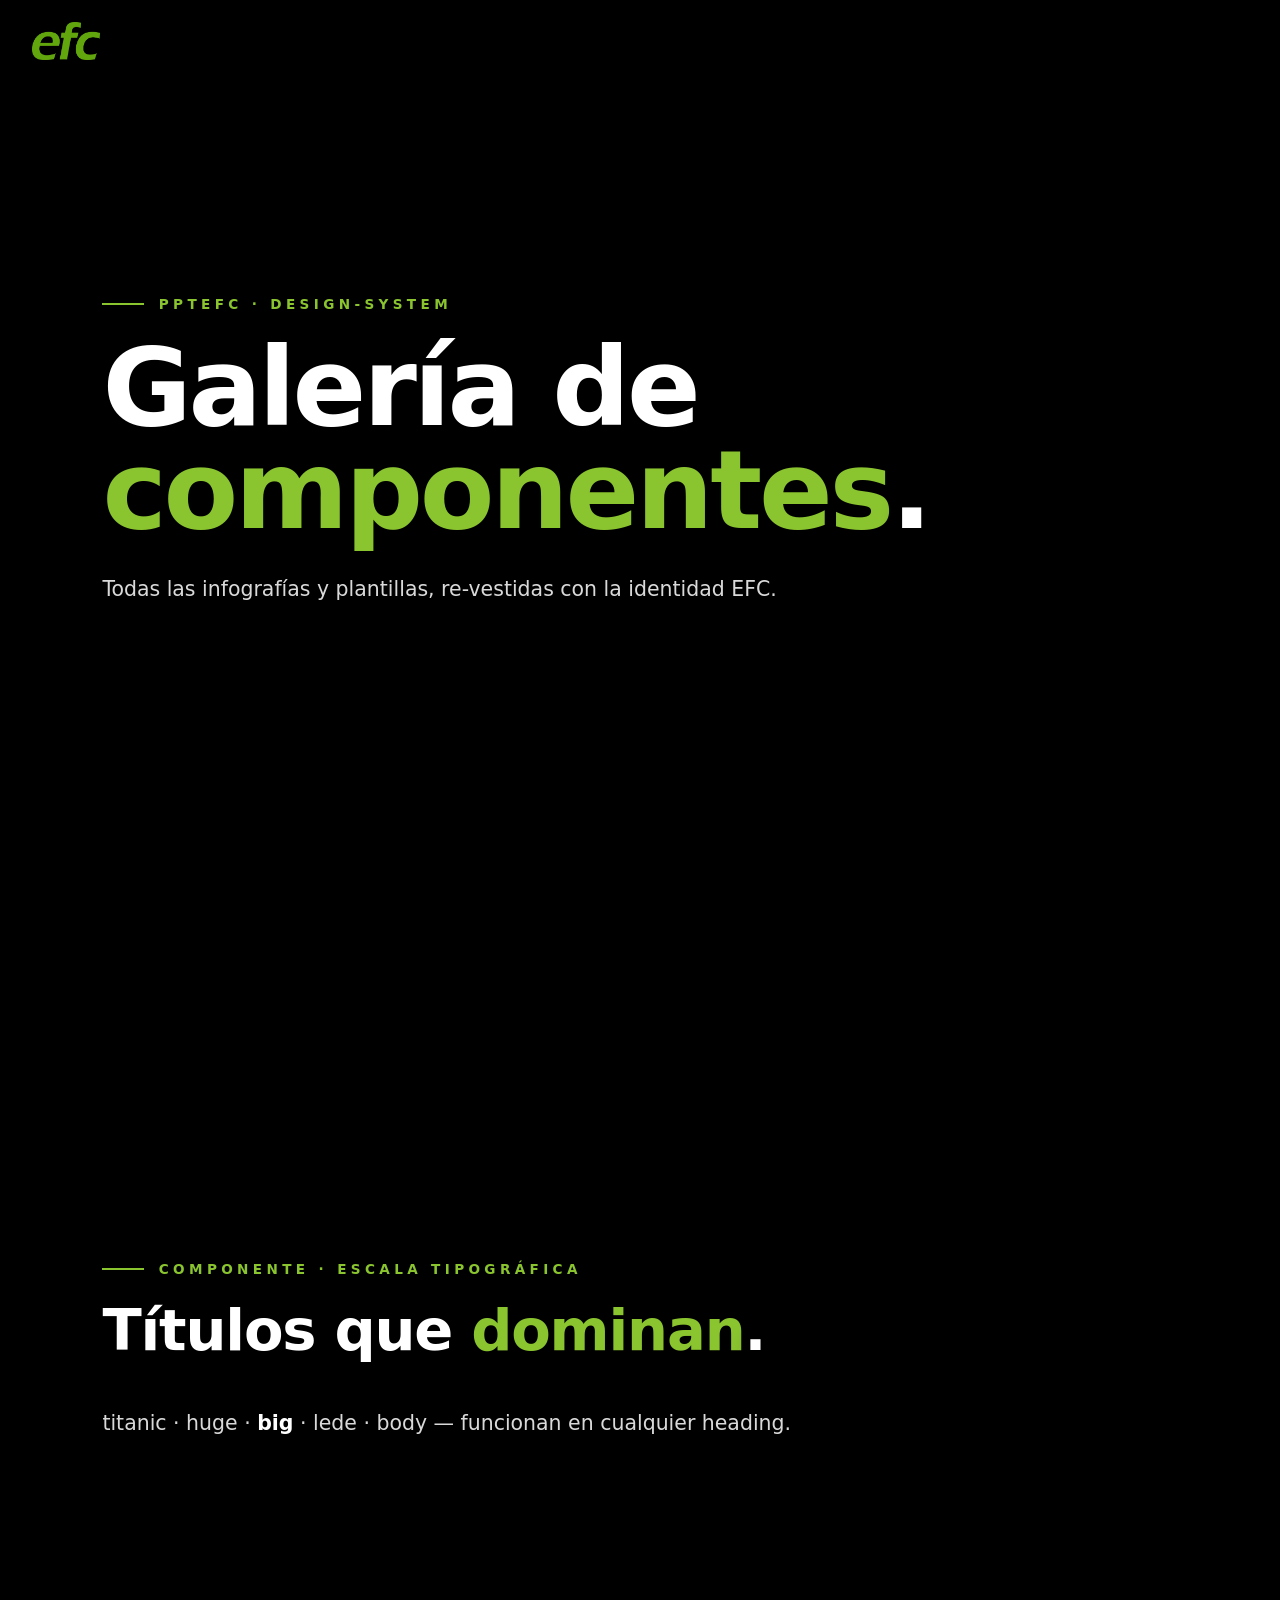
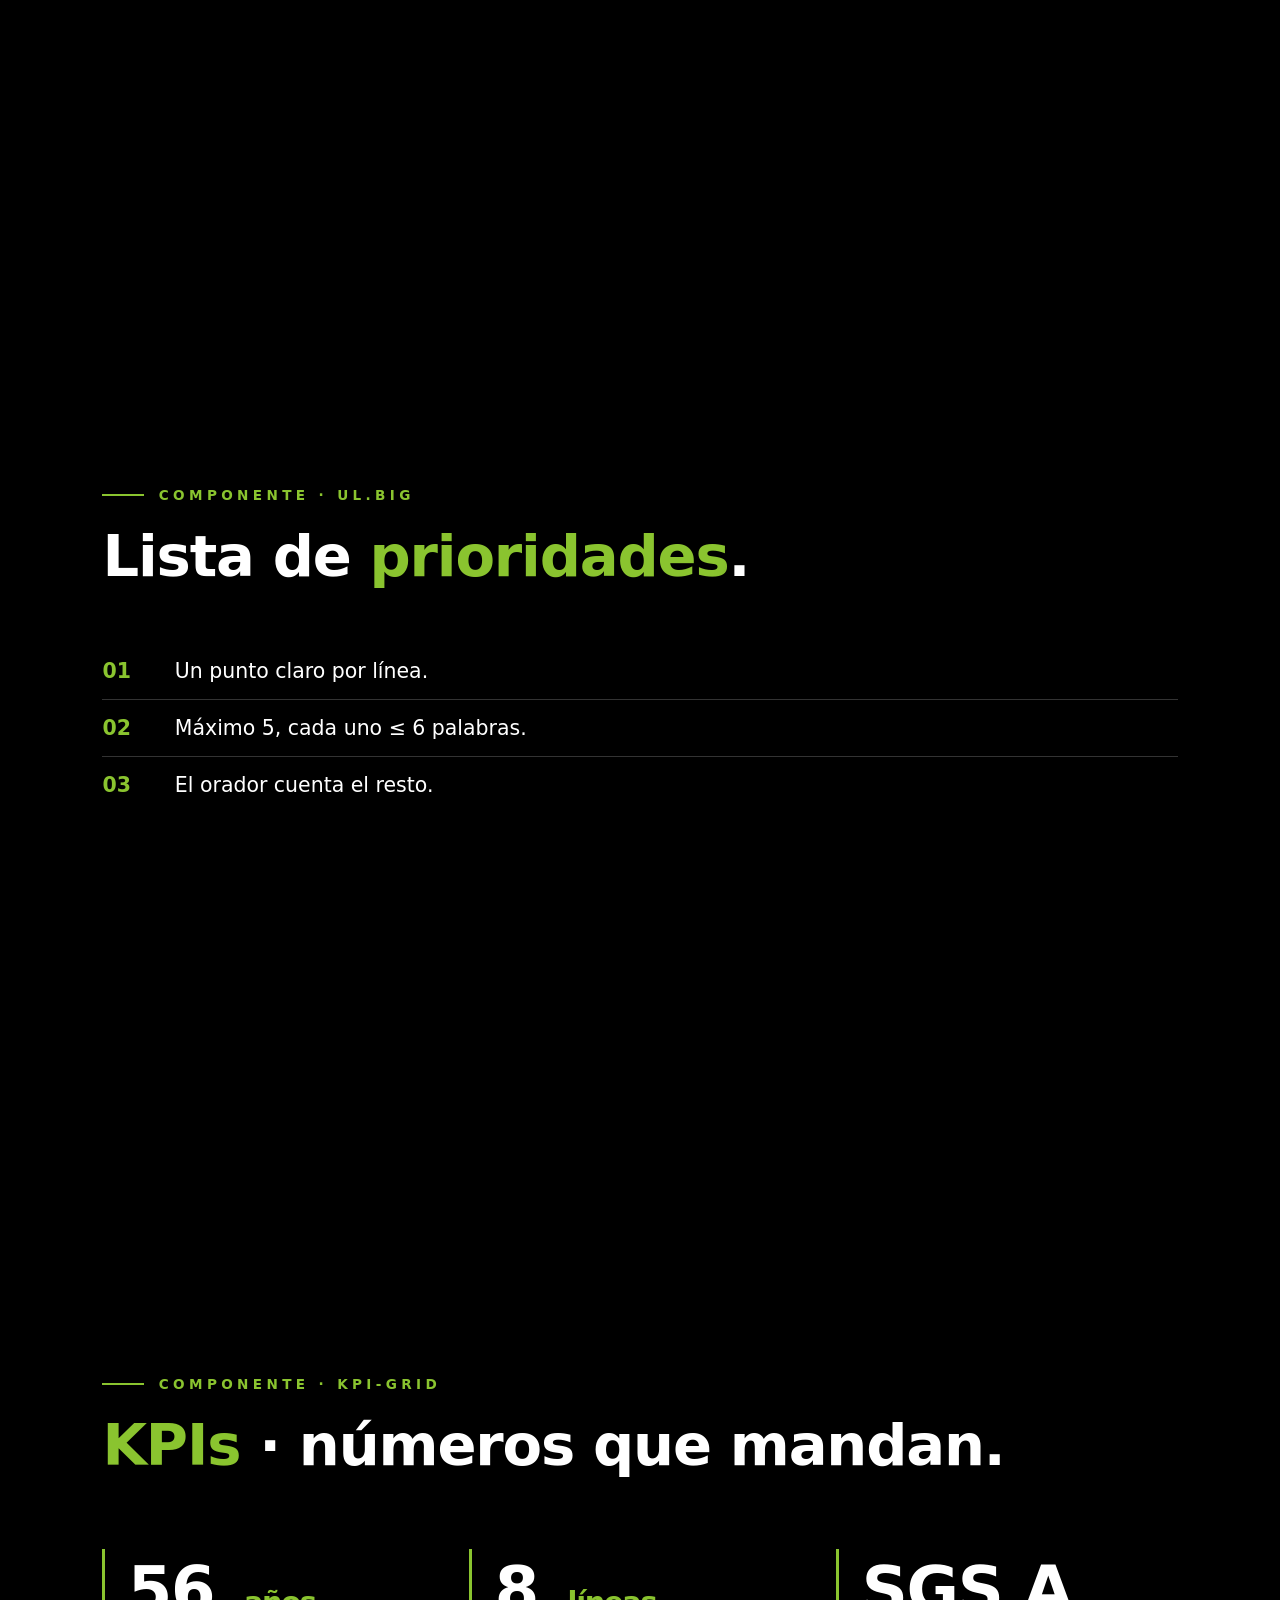
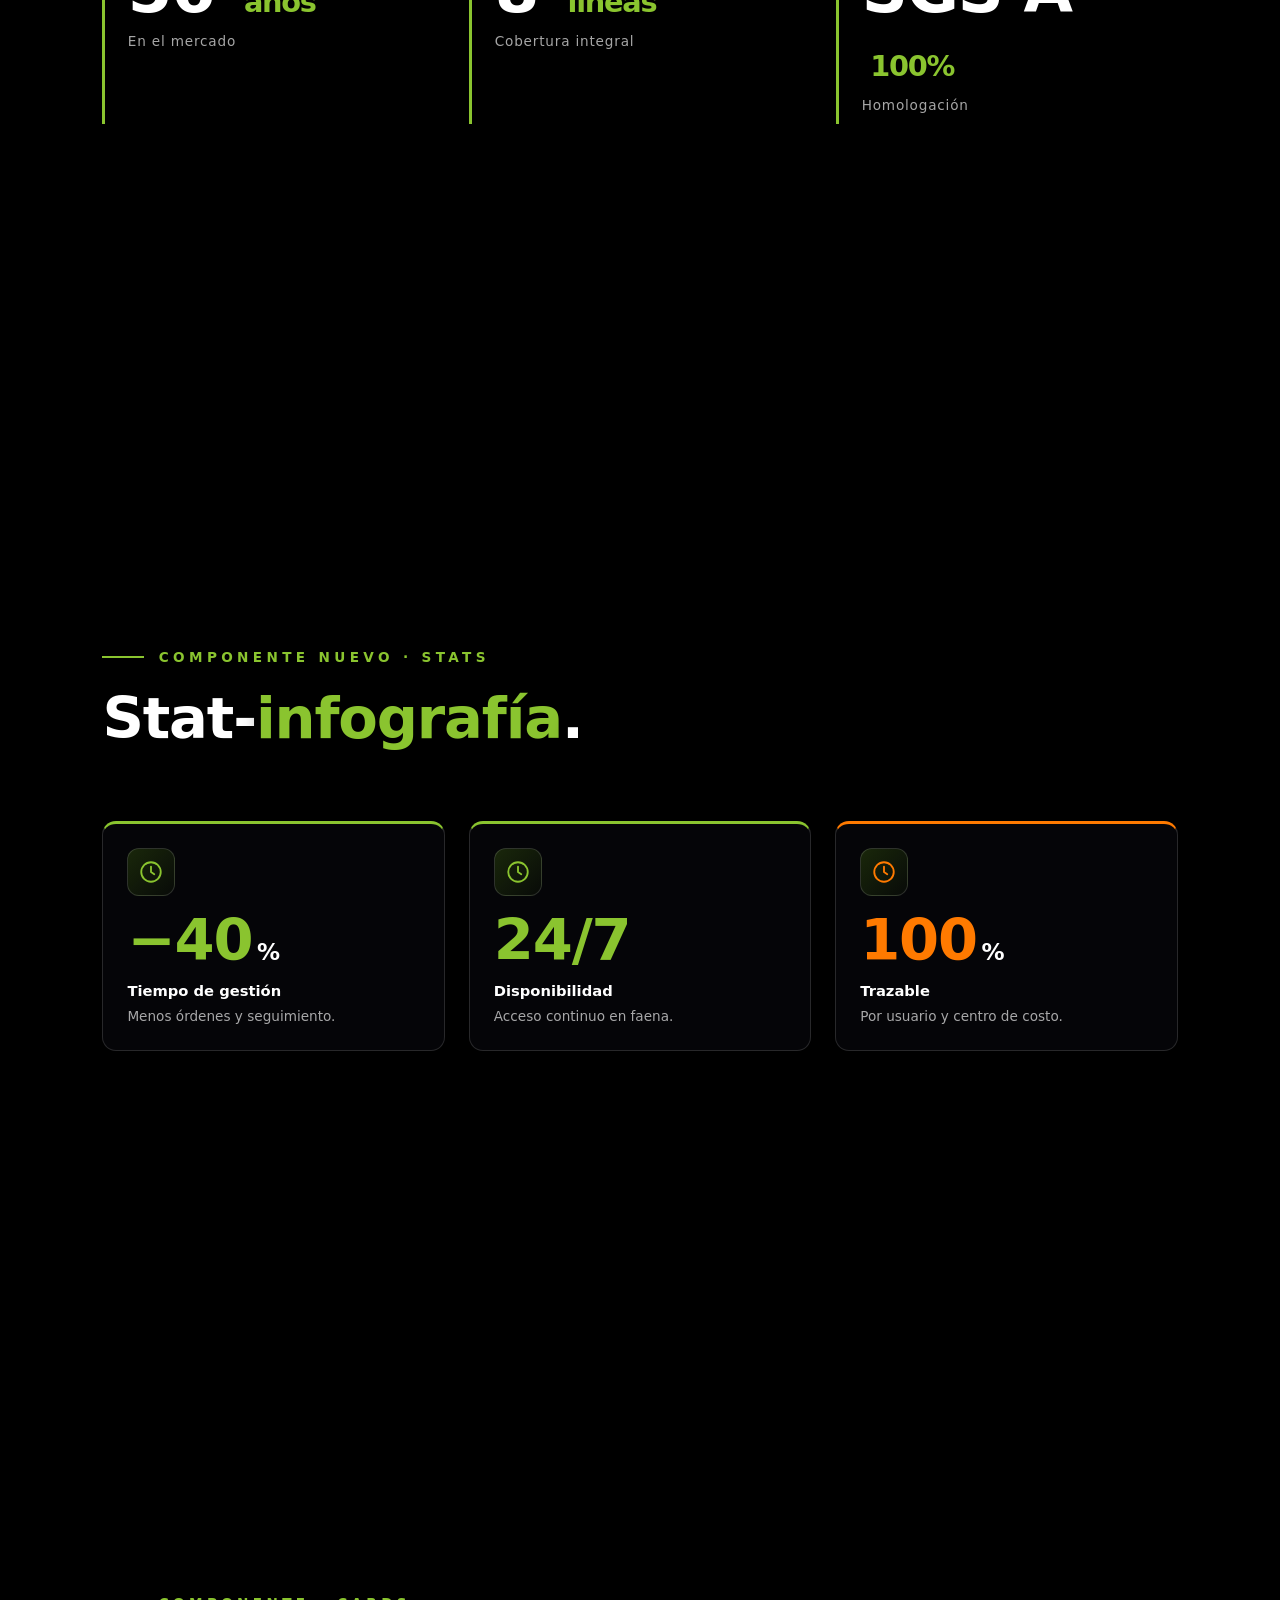
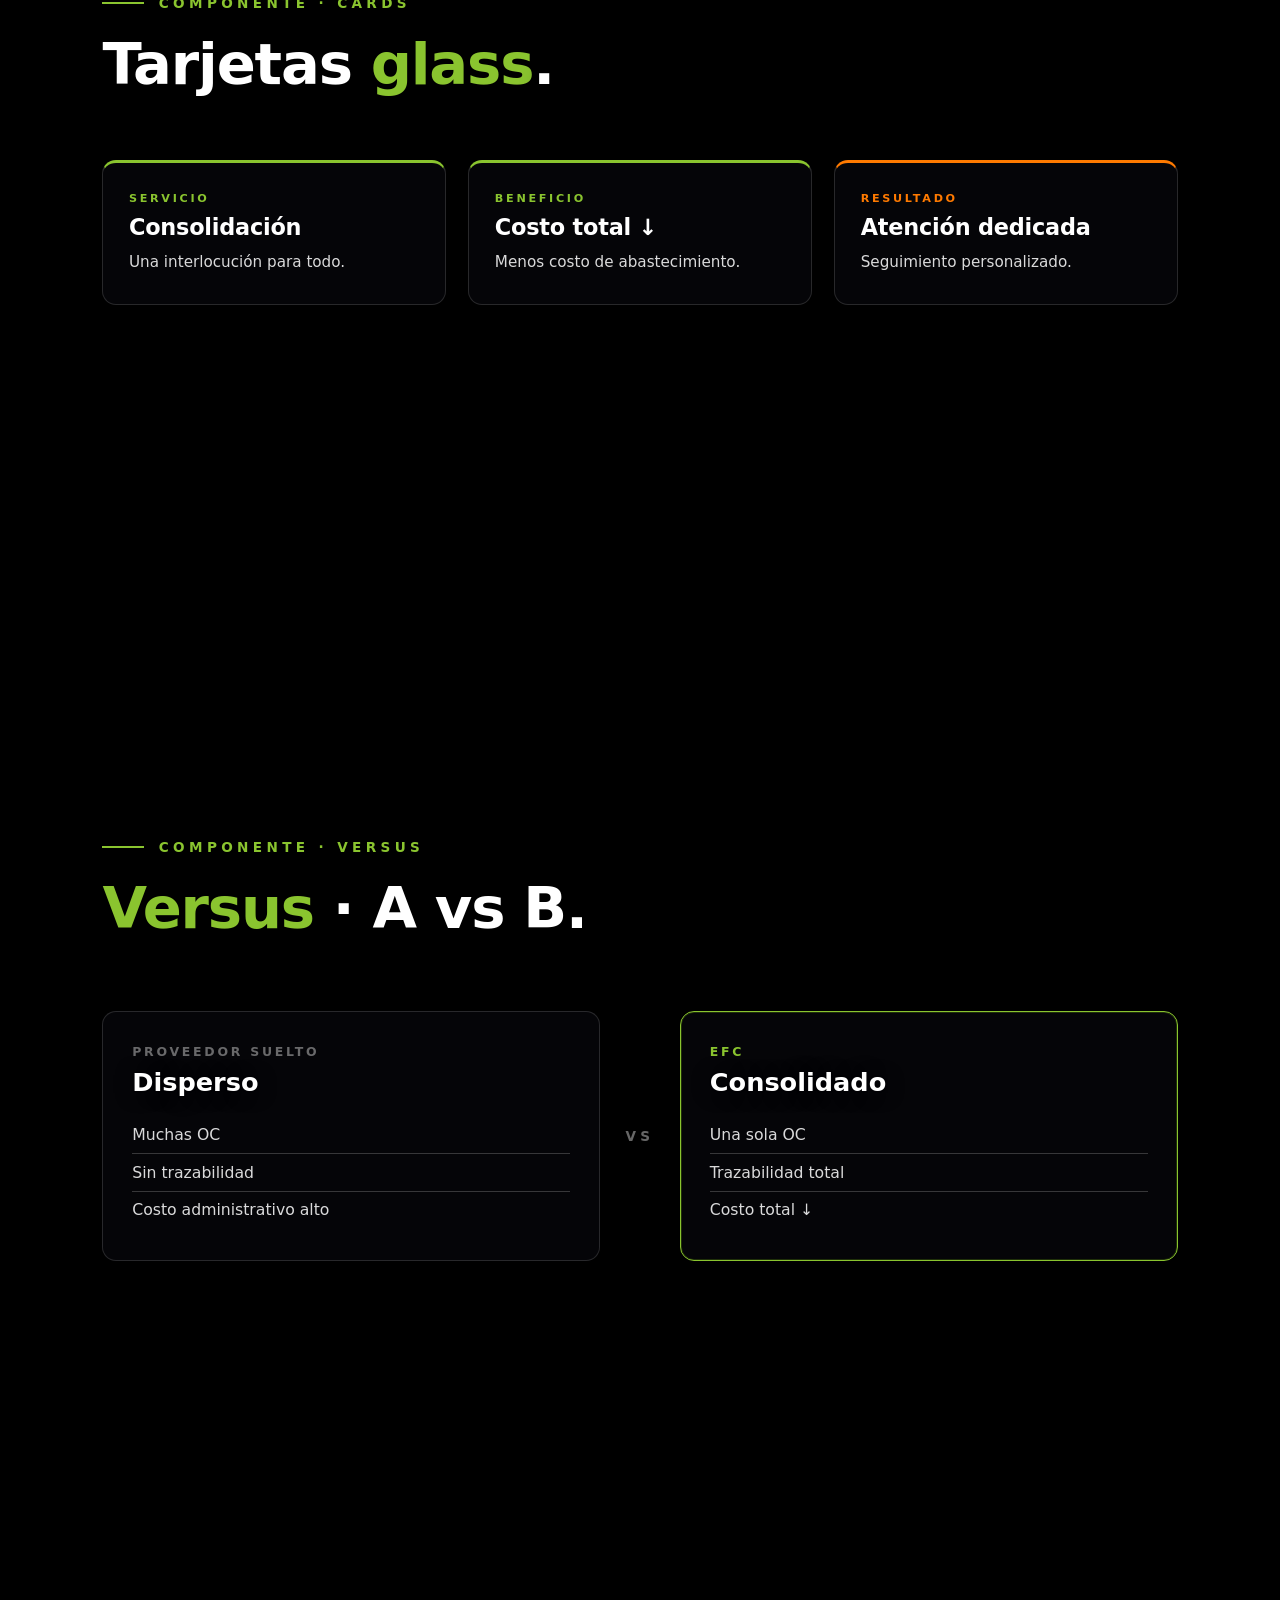
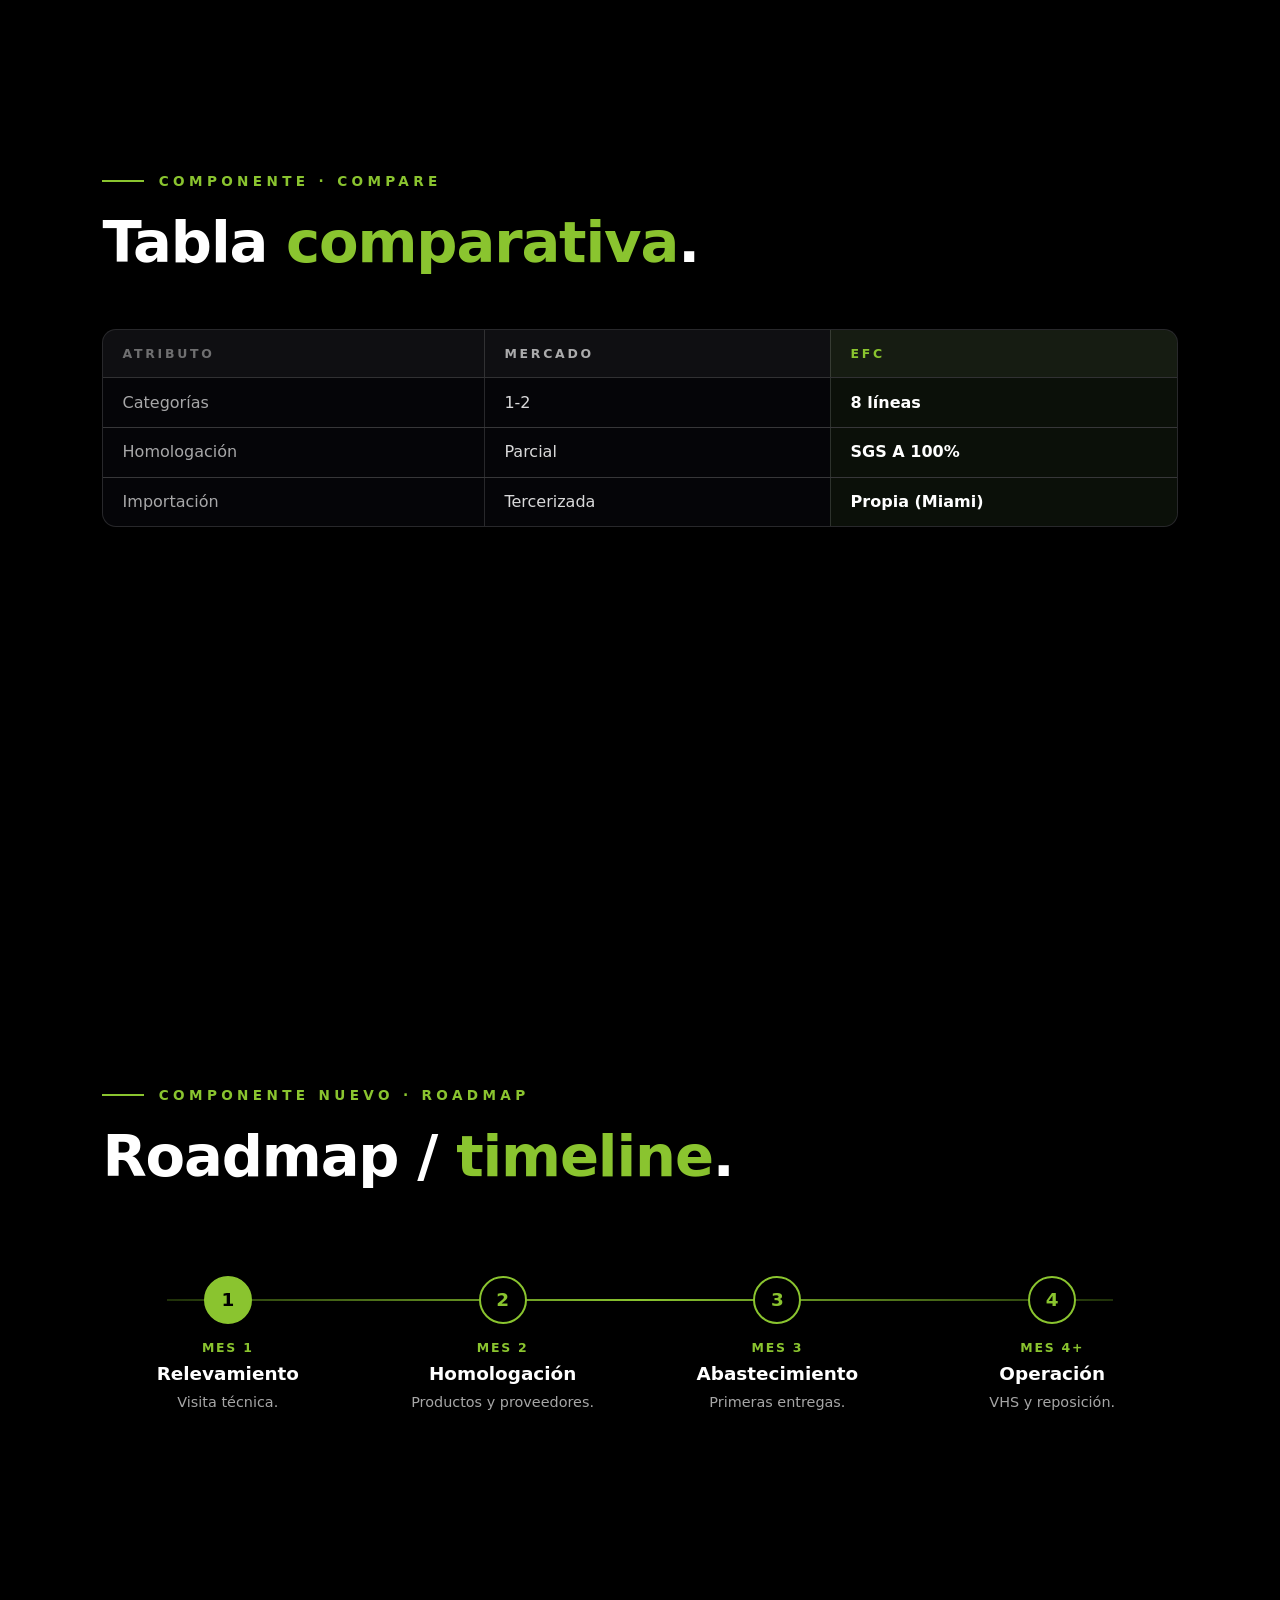
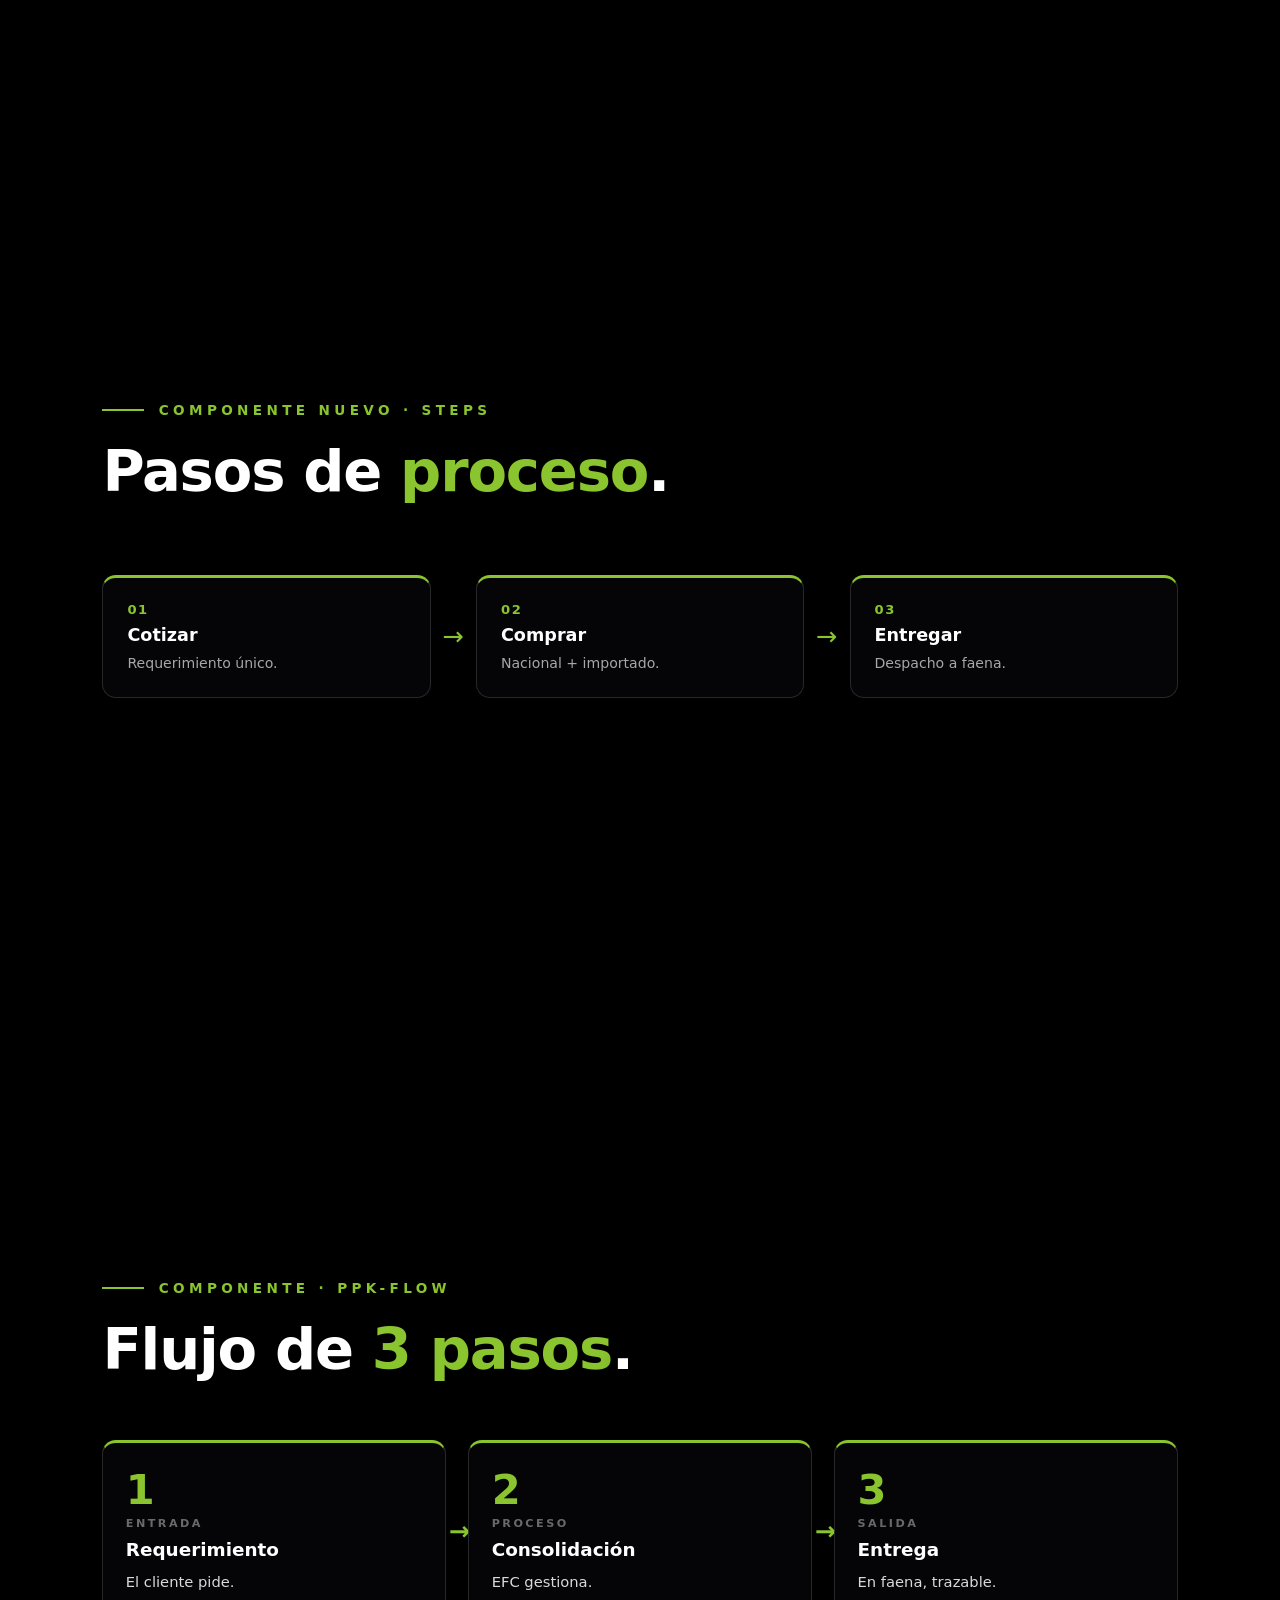
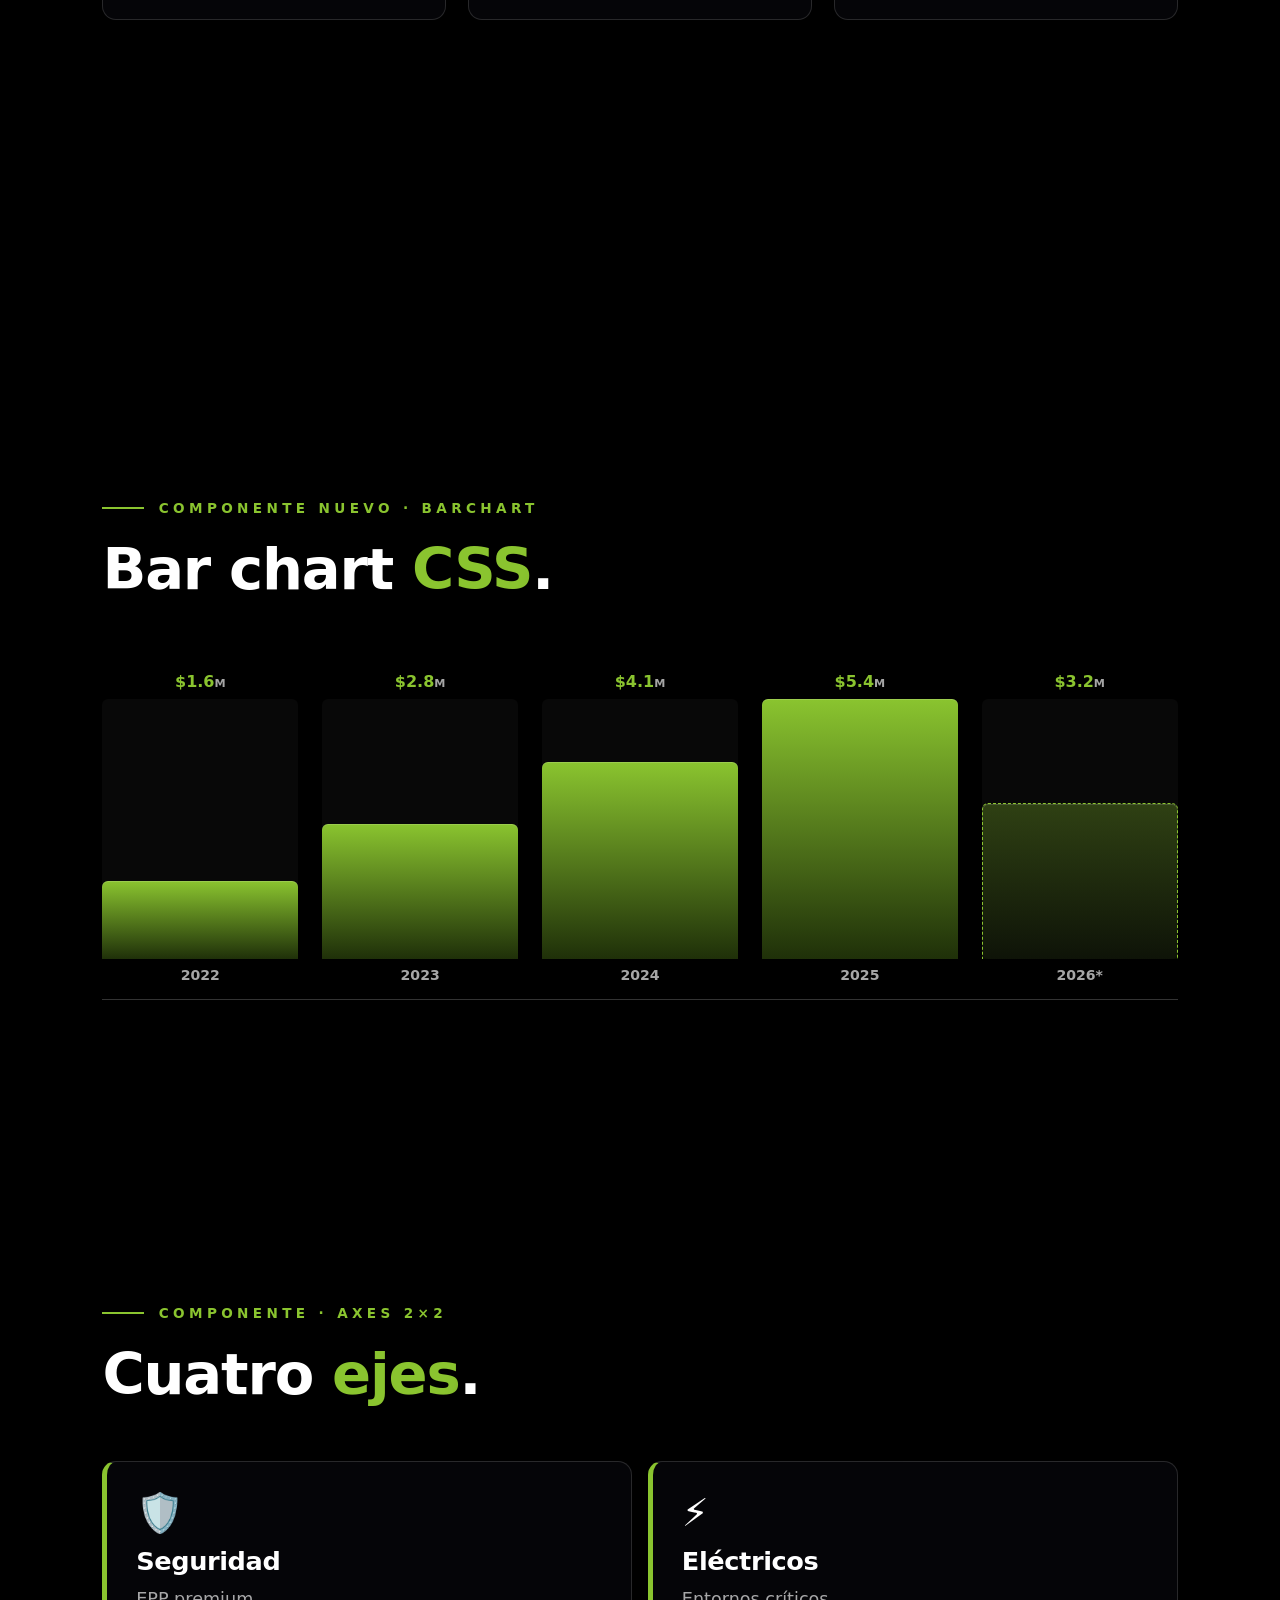
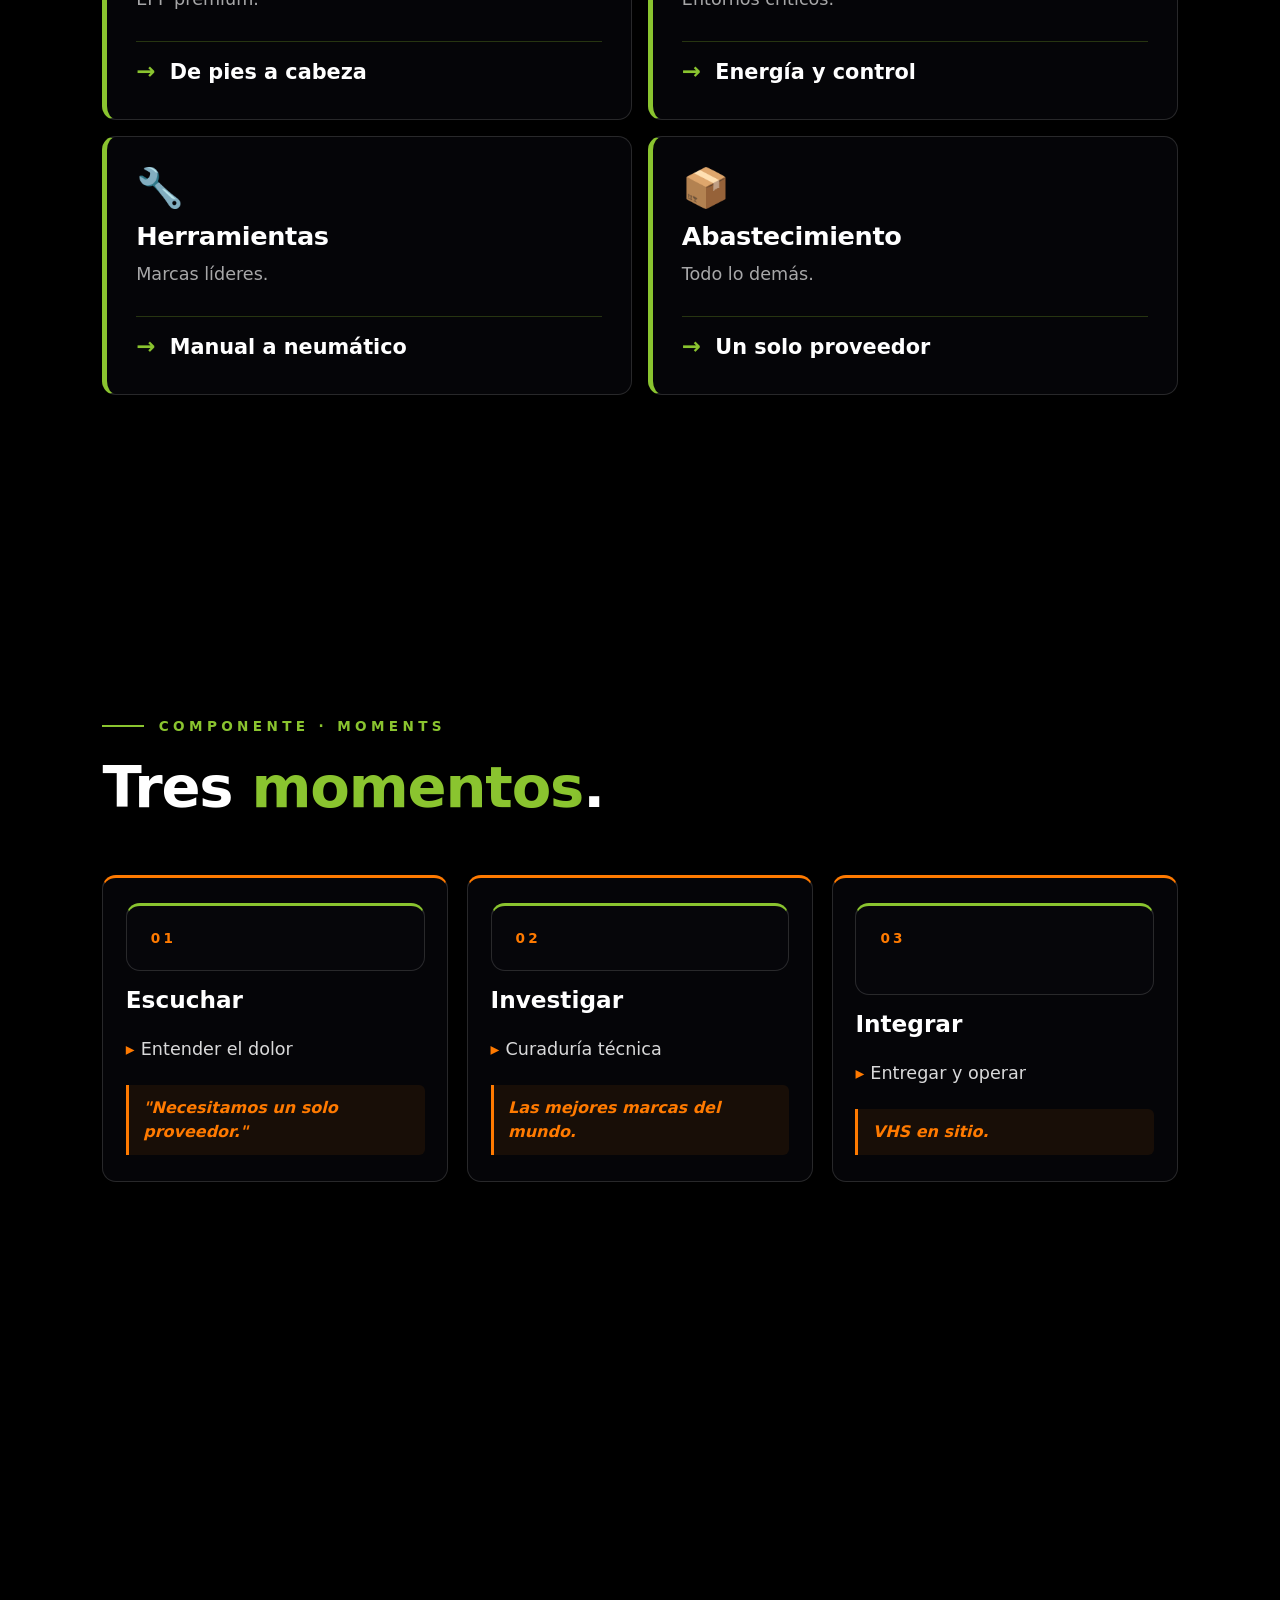
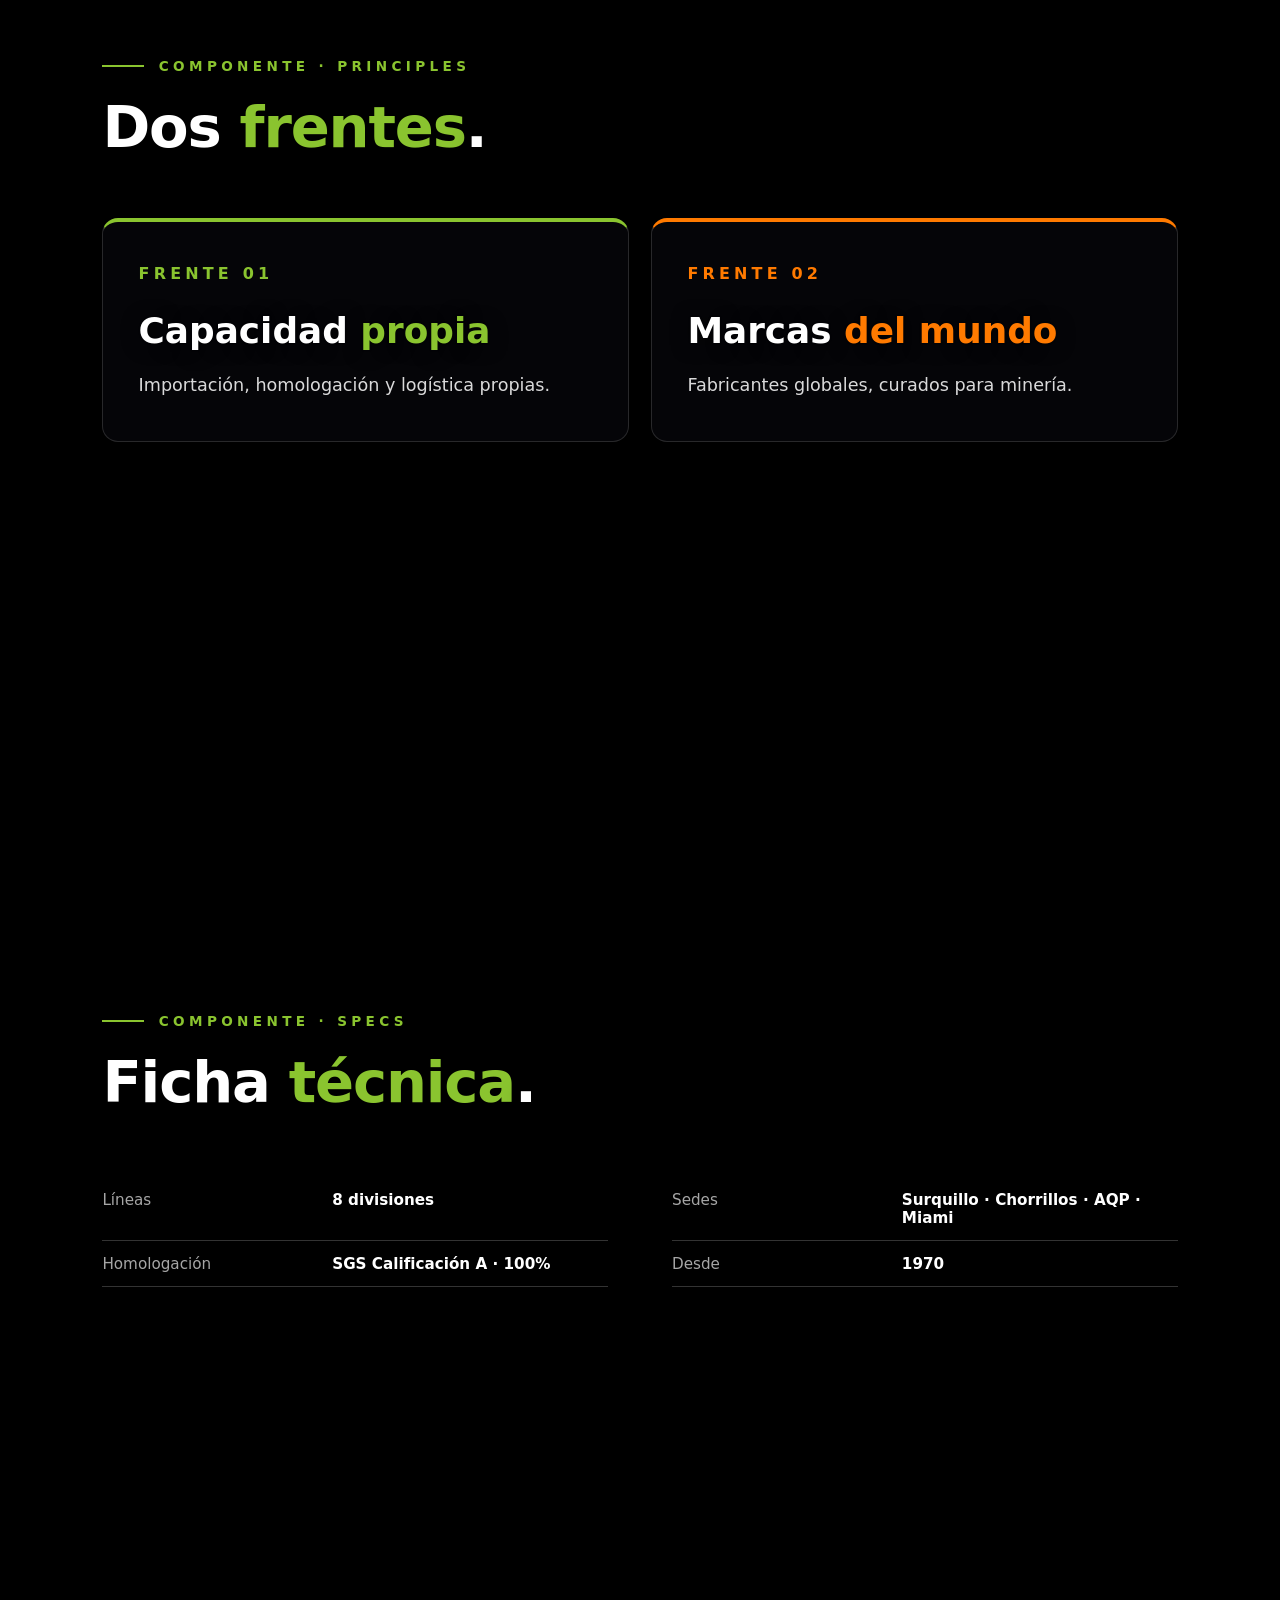
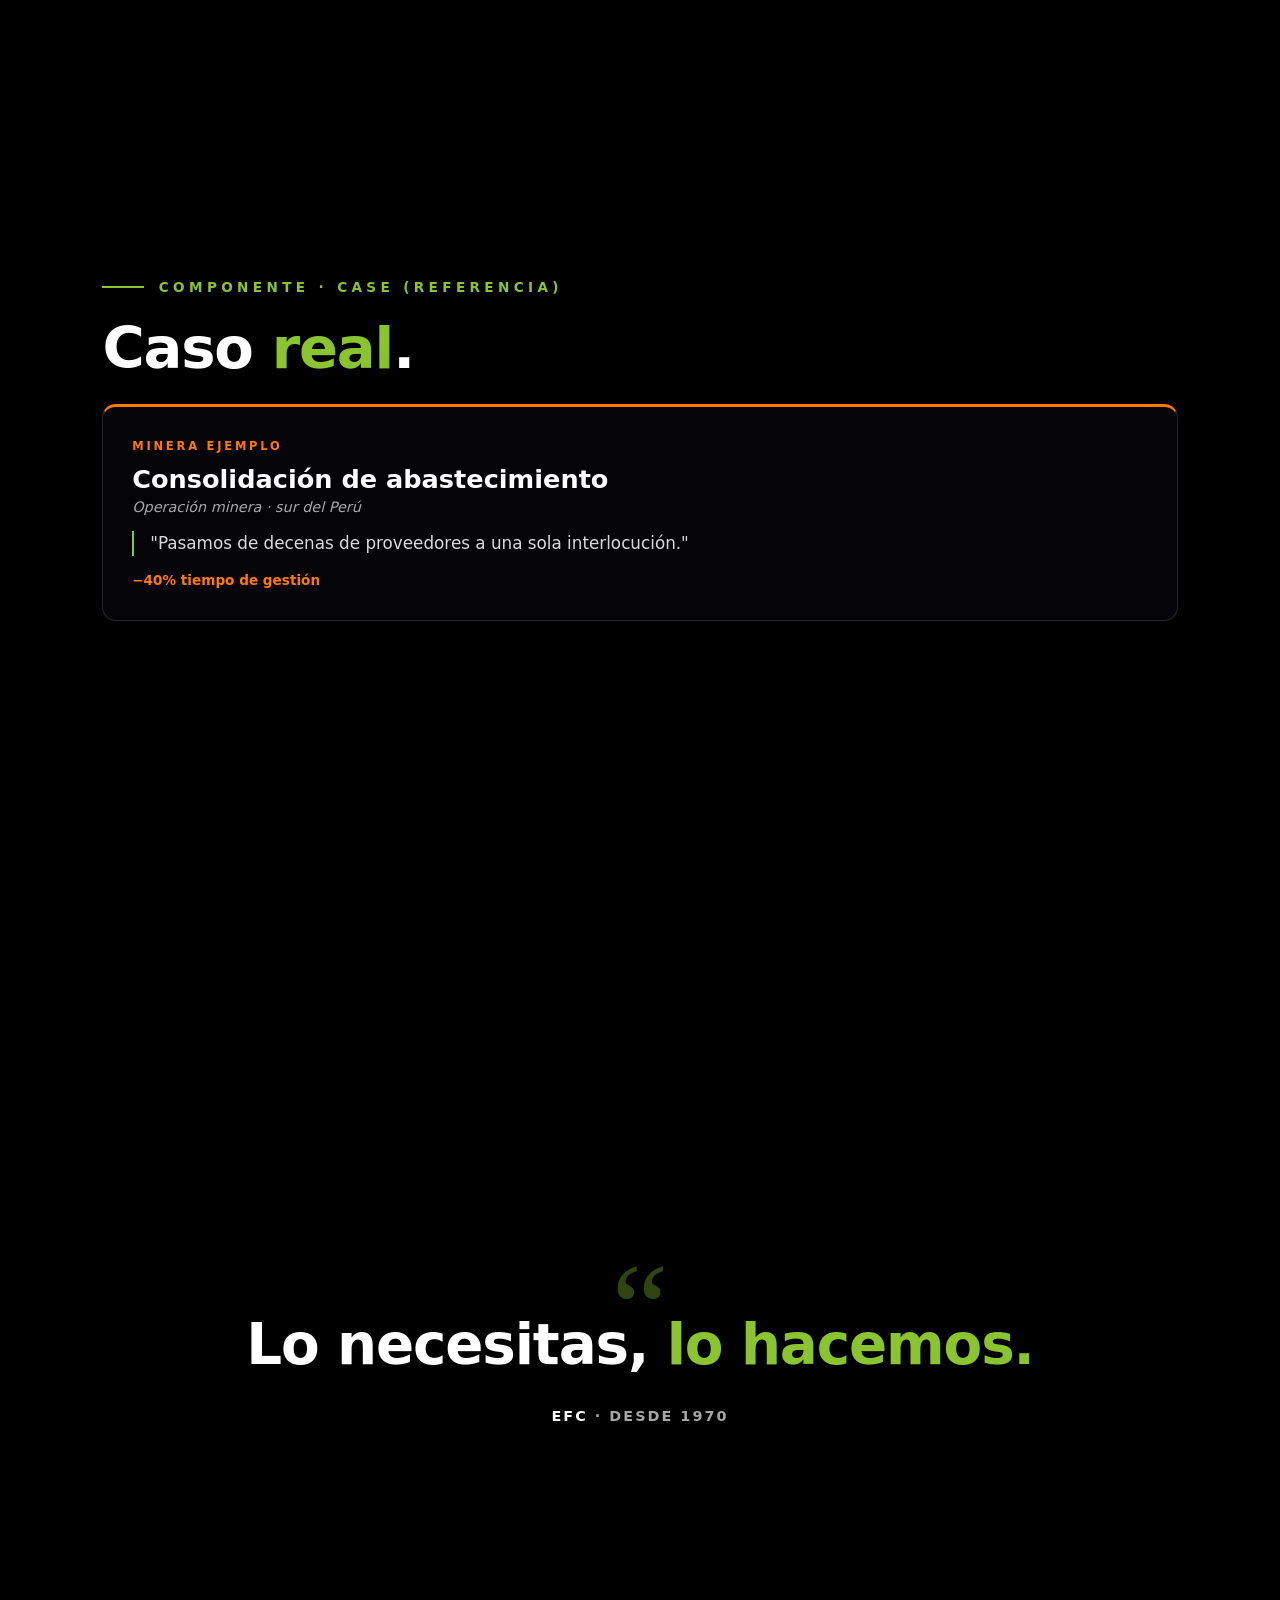
==== examples/galeria-componentes/index.html @ 682df8c8 "Ejemplo galeria-componentes: las 19 infografías/componentes del design-system en un solo deck de ref" ====
<!DOCTYPE html><html lang="es"><head><meta charset="UTF-8"><meta name="viewport" content="width=device-width, initial-scale=1.0">
<title>EFC · Galería de componentes pptefc</title>
<style>
/* === tokens.css === */
/* ==========================================================================
   EFC Design System — Tokens
   --------------------------------------------------------------------------
   Variables canónicas. NO inventar colores ni tipografías por fuera de aquí.
   Sample del verde EFC: RGB(107, 176, 23) = #6BB017 (extraído del logo oficial).
   ========================================================================== */

:root {
  /* ── Marca EFC ─────────────────────────────────────────────────────────── */
  --efc:        #6BB017;       /* verde corporativo (sampled del logo) */
  --efc-bright: #8AC42F;       /* verde luminoso (acentos, hover, KPIs) */
  --efc-soft:   #1f3009;       /* sombra/fondo de cards verdes */

  /* ── Acento secundario (cliente, fabricantes, productos) ─────────────── */
  --orange:     #FF7A00;       /* naranja · acento de producto/fabricante */

  /* ── Estados / utilitarios ─────────────────────────────────────────────── */
  --red:        #E85050;       /* alerta, peligro */
  --blue:       #40A0DC;       /* informativo neutro */
  --gold:       #D4A017;       /* badge premium / valor */

  /* ── Fondos ────────────────────────────────────────────────────────────── */
  --bg-deck:    #000000;       /* deck cinematográfico */
  --bg-guide:   #0a0f1a;       /* guía panorámica (casi-negro azulado) */
  --bg-light:   #ffffff;       /* solo si la pieza requiere fondo claro */

  /* ── Tarjetas glass (sobre fondos oscuros con video) ───────────────────── */
  --card:        rgba(8, 8, 12, 0.72);
  --card-border: rgba(255, 255, 255, 0.14);

  /* ── Blancos translúcidos para jerarquía tipográfica ───────────────────── */
  --w80: rgba(255, 255, 255, 0.85);   /* cuerpo principal */
  --w60: rgba(255, 255, 255, 0.65);   /* secundario */
  --w40: rgba(255, 255, 255, 0.40);   /* labels / footers */
  --w30: rgba(255, 255, 255, 0.30);   /* dividers */
  --w20: rgba(255, 255, 255, 0.20);   /* dividers sutiles */

  /* ── Tipografía ────────────────────────────────────────────────────────── */
  --font: "Helvetica Neue", "Inter", "Calibri", system-ui, -apple-system,
          "Segoe UI", sans-serif;
  --font-mono: "JetBrains Mono", "Menlo", monospace;

  /* Escala tipográfica (fluida con clamp) */
  --t-titanic: clamp(3rem, 8.5vw, 9rem);     /* portada deck */
  --t-huge:    clamp(2.2rem, 6.5vw, 6.5rem); /* títulos sección importantes */
  --t-big:     clamp(1.8rem, 4.5vw, 4.5rem); /* títulos sección regulares */
  --t-h2:      clamp(1.5rem, 3vw, 2.4rem);   /* h2 dentro de cards */
  --t-h3:      clamp(1.1rem, 2vw, 1.6rem);
  --t-lede:    clamp(1.05rem, 1.6vw, 1.65rem);
  --t-body:    clamp(0.95rem, 1.15vw, 1.15rem);
  --t-small:   0.85rem;
  --t-eyebrow: 0.85rem;        /* tagline de sección, en mayúsculas */
  --t-kpi-val: clamp(2.4rem, 5vw, 4.8rem);

  /* ── Espaciado (proporcional a 1rem = 16 px) ───────────────────────────── */
  --sp-1: 0.25rem;
  --sp-2: 0.5rem;
  --sp-3: 0.75rem;
  --sp-4: 1rem;
  --sp-5: 1.5rem;
  --sp-6: 2rem;
  --sp-7: 3rem;
  --sp-8: 4rem;

  /* ── Radios y sombras ──────────────────────────────────────────────────── */
  --radius-sm: 8px;
  --radius:    14px;
  --radius-lg: 22px;

  --shadow-sm: 0 1px 3px rgba(0, 0, 0, 0.20);
  --shadow:    0 4px 14px rgba(0, 0, 0, 0.30);
  --shadow-lg: 0 12px 40px rgba(0, 0, 0, 0.45);

  /* Drop shadow para texto sobre video/imagen — mantiene legibilidad sin oscurecer fondo */
  --text-shadow:   0 2px 18px rgba(0, 0, 0, 0.55), 0 0 2px rgba(0, 0, 0, 0.4);
  --text-shadow-l: 0 1px 8px rgba(0, 0, 0, 0.55);

  /* Drop shadow para logo sobre fondos brillosos */
  --logo-shadow: drop-shadow(0 0 6px rgba(0, 0, 0, 0.45));

  /* ── Z-index estandarizado ─────────────────────────────────────────────── */
  --z-bg-video: -2;
  --z-bg-veil:  -1;
  --z-base:      1;
  --z-nav:      10;
  --z-modal:    50;

  /* ── Velos sobre video de fondo (mantener video visible) ───────────────── */
  --veil-deck-radial: radial-gradient(
    ellipse at 50% 40%,
    rgba(0, 0, 0, 0.05) 0%,
    rgba(0, 0, 0, 0.25) 60%,
    rgba(0, 0, 0, 0.45) 100%
  );
  --veil-deck-linear: linear-gradient(
    180deg,
    rgba(0, 0, 0, 0.18),
    rgba(0, 0, 0, 0.32)
  );
  /* Velo local por slide (encima del global) — sutil, no tapa video */
  --veil-slide: radial-gradient(
    ellipse at 50% 40%,
    rgba(0, 0, 0, 0.0) 0%,
    rgba(0, 0, 0, 0.20) 70%,
    rgba(0, 0, 0, 0.40) 100%
  );
}

/* ==========================================================================
   Reset minimal
   ========================================================================== */
*, *::before, *::after { box-sizing: border-box; margin: 0; padding: 0; }

html, body {
  background: var(--bg-deck);
  color: #fff;
  font-family: var(--font);
  -webkit-font-smoothing: antialiased;
  text-rendering: optimizeLegibility;
}

img { max-width: 100%; height: auto; display: block; }
a { color: inherit; text-decoration: none; }
button { font: inherit; cursor: pointer; }

/* === deck.css === */
/* ==========================================================================
   EFC Deck — Componentes cinematográficos
   --------------------------------------------------------------------------
   Importa primero design-system/tokens.css.
   Componentes:
     - .bg-video, .bg-veil          (video de fondo + velo global)
     - .topbar, .brand, .client-tag (branding fijo)
     - .nav-dots                    (paginador lateral)
     - .slide                       (contenedor full-viewport con scroll-snap)
     - .scroll-hint, .page-num      (ayudas de navegación)
     - h1.titanic, .huge, .big      (escala tipográfica)
     - .eyebrow                     (tagline de sección)
     - p.lede, p.body
     - .kpi-grid, .kpi              (4 números grandes)
     - .cards, .card                (grid de tarjetas glass)
     - ul.big                       (lista grande con números/bullets)
     - .versus, .col, .vs           (comparación 2 columnas)
     - .compare                     (tabla comparativa fila × columna)
     - .specs, .row                 (ficha técnica)
     - .case                        (referencias / casos de éxito)
     - .deal, .price-card, .terms   (slide inversión)
     - .next-list, .next-step       (slide cierre)
     - .contact                     (línea de contactos)
     - .apps-hero, .hero-card,
       .grid-secondary, .small-card (slide aplicaciones)
     - .ppk-flow, .step             (flujo de 3 pasos para temas técnicos)
   ========================================================================== */

/* ── Scroll-snap mandatory (deck cinematográfico) ────────────────────────── */
html {
  scroll-behavior: smooth;
  scroll-snap-type: y mandatory;
  height: 100%;
}
body { height: 100%; overflow-x: hidden; }

/* ── Video de fondo global ───────────────────────────────────────────────── */
.bg-video {
  position: fixed; inset: 0;
  width: 100vw; height: 100vh;
  z-index: var(--z-bg-video);
  object-fit: cover;
}
.bg-veil {
  position: fixed; inset: 0;
  z-index: var(--z-bg-veil);
  background: var(--veil-deck-radial), var(--veil-deck-linear);
  pointer-events: none;
}

/* ── Slide ───────────────────────────────────────────────────────────────── */
.slide {
  position: relative;
  min-height: 100vh;
  scroll-snap-align: start;
  padding: 7vh 8vw;
  display: flex; flex-direction: column;
  justify-content: center;   /* centrado vertical por defecto: el contenido LLENA el alto, sin vacío arriba/abajo */
  overflow: hidden;
}
.slide.top    { justify-content: flex-start; }  /* override: anclar arriba si un slide lo necesita */
.slide.center { justify-content: center; }
.slide.bottom { justify-content: flex-end; }

/* Velo local por slide (sólo para slides muy cargados de texto) */
.slide.dark::before,
.slide.darker::before {
  content: ""; position: absolute; inset: 0;
  z-index: var(--z-bg-veil);
  background: var(--veil-slide);
  pointer-events: none;
}
.slide.solid { background: var(--bg-deck); }

/* ── Sombras de texto sobre video ─────────────────────────────────────────── */
h1, h2 { text-shadow: var(--text-shadow); }
p.lede, p.body, .eyebrow, ul.big li { text-shadow: var(--text-shadow-l); }

/* ── Branding fijo ───────────────────────────────────────────────────────── */
.topbar {
  position: fixed; top: 0; left: 0; right: 0;
  height: 4px; background: var(--efc-bright);
  z-index: var(--z-nav);
}
.brand {
  position: fixed; top: 22px; left: 32px;
  z-index: var(--z-nav);
  display: flex; align-items: center; gap: 16px;
  font-size: 0.78rem; letter-spacing: 0.22em;
  color: var(--w60); text-transform: uppercase;
}
.brand img.logo {
  height: 38px; width: auto; display: block;
  filter: var(--logo-shadow);
}
.brand .sep { width: 1px; height: 22px; background: var(--w20); }

.client-tag {
  position: fixed; top: 24px; right: 32px;
  z-index: var(--z-nav);
  font-size: 0.75rem; letter-spacing: 0.22em;
  color: var(--w40); text-transform: uppercase;
}

/* ── Navegación lateral por dots ─────────────────────────────────────────── */
.nav-dots {
  position: fixed; right: 24px; top: 50%;
  transform: translateY(-50%);
  display: flex; flex-direction: column; gap: 10px;
  z-index: var(--z-nav);
}
.nav-dots a {
  width: 8px; height: 8px; border-radius: 50%;
  background: var(--w20); transition: all 0.25s;
}
.nav-dots a:hover { background: var(--efc-bright); transform: scale(1.6); }

/* ── Page counter / scroll hint ──────────────────────────────────────────── */
.page-num {
  position: absolute; bottom: 24px; right: 32px;
  font-size: 0.7rem; letter-spacing: 0.32em;
  color: var(--w40); font-weight: 600; text-transform: uppercase;
  text-shadow: 0 1px 6px rgba(0, 0, 0, 0.7);
}
.scroll-hint {
  position: absolute; bottom: 24px; left: 50%;
  transform: translateX(-50%);
  font-size: 0.7rem; letter-spacing: 0.32em;
  color: var(--w40); text-transform: uppercase;
  animation: bob 2.2s ease-in-out infinite;
}
@keyframes bob {
  0%, 100% { transform: translateX(-50%) translateY(0); opacity: 0.4; }
  50%      { transform: translateX(-50%) translateY(8px); opacity: 0.85; }
}

/* ── Tipografía ──────────────────────────────────────────────────────────── */
/* Escala tipográfica por CLASE en headings (h1..h4) — no atada solo a h1.
   Acotado con :is(...) para NO chocar con ul.big (lista grande). */
:is(h1,h2,h3,h4).titanic {
  font-size: var(--t-titanic);
  font-weight: 800; line-height: 0.95; letter-spacing: -0.03em;
  margin-bottom: var(--sp-6);
}
:is(h1,h2,h3,h4).huge {
  font-size: var(--t-huge);
  font-weight: 800; line-height: 1.0; letter-spacing: -0.025em;
  margin-bottom: var(--sp-5);
}
:is(h1,h2,h3,h4).big {
  font-size: var(--t-big);
  font-weight: 700; line-height: 1.05; letter-spacing: -0.02em;
  margin-bottom: var(--sp-5);
}
.green  { color: var(--efc-bright); }
.orange { color: var(--orange); }
.muted  { color: var(--w60); }
.dim    { color: var(--w40); }

p.lede {
  font-size: var(--t-lede);
  color: var(--w80);
  max-width: 62ch; line-height: 1.45;
}
p.body {
  font-size: var(--t-body);
  color: var(--w80);
  max-width: 62ch; line-height: 1.55;
}

/* ── Eyebrow (tagline de sección) ────────────────────────────────────────── */
.eyebrow {
  font-size: var(--t-eyebrow);
  letter-spacing: 0.32em; text-transform: uppercase;
  color: var(--efc-bright); font-weight: 700;
  margin-bottom: var(--sp-5);
  display: flex; align-items: center; gap: 0.9rem;
}
.eyebrow::before {
  content: ""; width: 42px; height: 2px; background: var(--efc-bright);
}

/* ── KPIs ────────────────────────────────────────────────────────────────── */
.kpi-grid {
  display: grid; grid-template-columns: repeat(4, 1fr);
  gap: 1.6rem; margin-top: var(--sp-7);
}
.kpi {
  border-left: 3px solid var(--efc-bright);
  padding: 0.6rem 0 0.6rem 1.4rem;
}
.kpi .v {
  font-size: var(--t-kpi-val);
  font-weight: 800; line-height: 1;
  color: #fff; letter-spacing: -0.02em;
}
.kpi .v small {
  font-size: 0.45em;
  color: var(--efc-bright);
  margin-left: 0.3em; font-weight: 700;
}
.kpi .l {
  font-size: 0.85rem; color: var(--w60);
  margin-top: 0.6rem; letter-spacing: 0.06em; line-height: 1.35;
}

/* ── Cards (grid de 3 tarjetas glass) ────────────────────────────────────── */
.cards {
  display: grid; grid-template-columns: repeat(3, 1fr);
  gap: 1.4rem; margin-top: 2.5rem;
}
.card {
  background: var(--card);
  backdrop-filter: blur(12px) saturate(140%);
  -webkit-backdrop-filter: blur(12px) saturate(140%);
  border: 1px solid var(--card-border);
  border-radius: var(--radius);
  padding: 1.8rem 1.6rem;
  border-top: 3px solid var(--efc-bright);
}
.card.orange { border-top-color: var(--orange); }
.card h3 {
  font-size: 1.4rem; font-weight: 700;
  margin-bottom: 0.7rem; color: #fff; letter-spacing: -0.01em;
}
.card p { font-size: 0.95rem; color: var(--w80); line-height: 1.55; }
.card .tag {
  font-size: 0.7rem; letter-spacing: 0.24em;
  color: var(--efc-bright);
  font-weight: 700; text-transform: uppercase;
  margin-bottom: 0.6rem;
}
.card.orange .tag { color: var(--orange); }

/* ── Lista grande (estilo "ul.big" — 5 ítems de prioridad) ─────────────── */
ul.big { list-style: none; margin-top: 2rem; }
ul.big li {
  font-size: clamp(1.1rem, 1.6vw, 1.7rem);
  padding: 1.0rem 0; border-bottom: 1px solid var(--w20);
  color: #fff; display: flex; gap: 1.2rem; align-items: baseline;
  font-weight: 500;
}
ul.big li:last-child { border-bottom: none; }
ul.big li .n {
  color: var(--efc-bright); font-weight: 800; min-width: 2.6em;
}

/* ── Comparación 2 columnas (.versus) ───────────────────────────────────── */
.versus {
  display: grid; grid-template-columns: 1fr 80px 1fr;
  gap: 0; align-items: stretch; margin-top: 3rem;
}
.versus .col {
  padding: 2rem 1.8rem;
  background: var(--card);
  backdrop-filter: blur(12px); -webkit-backdrop-filter: blur(12px);
  border: 1px solid var(--card-border);
  border-radius: var(--radius);
}
.versus .col.win {
  border: 1px solid var(--efc-bright);
  box-shadow: 0 0 0 1px var(--efc-soft) inset;
}
.versus .col h4 {
  font-size: 0.78rem; letter-spacing: 0.22em; text-transform: uppercase;
  color: var(--w40); margin-bottom: 0.5rem;
}
.versus .col.win h4 { color: var(--efc-bright); }
.versus .col h2 {
  font-size: 1.6rem; font-weight: 800;
  margin-bottom: 1.2rem; color: #fff;
}
.versus .col ul { list-style: none; }
.versus .col li {
  padding: 0.55rem 0; color: var(--w80);
  font-size: 0.98rem;
  border-bottom: 1px solid var(--w20);
}
.versus .col li:last-child { border-bottom: none; }
.versus .vs {
  display: flex; align-items: center; justify-content: center;
  font-size: 0.85rem; letter-spacing: 0.32em;
  color: var(--w40); font-weight: 700; text-transform: uppercase;
}

/* ── Tabla comparativa fila × columna (.compare) ────────────────────────── */
.compare {
  margin-top: 2rem;
  background: var(--card);
  backdrop-filter: blur(14px) saturate(140%);
  -webkit-backdrop-filter: blur(14px) saturate(140%);
  border: 1px solid var(--card-border);
  border-radius: var(--radius);
  overflow: hidden;
}
.compare .head {
  display: grid; grid-template-columns: 1.1fr 1fr 1fr;
  background: rgba(255, 255, 255, 0.04);
  border-bottom: 1px solid var(--card-border);
}
.compare .head > div {
  padding: 1.0rem 1.2rem;
  font-size: 0.78rem; letter-spacing: 0.22em; text-transform: uppercase;
  font-weight: 700; color: var(--w60);
}
.compare .head .col-attr  { color: var(--w40); }
.compare .head .col-rotor { border-left: 1px solid var(--card-border); }
.compare .head .col-fixed {
  border-left: 1px solid var(--card-border);
  color: var(--efc-bright);
  background: rgba(107, 176, 23, 0.08);
}
.compare .row {
  display: grid; grid-template-columns: 1.1fr 1fr 1fr;
  border-bottom: 1px solid var(--w20);
}
.compare .row:last-child { border-bottom: none; }
.compare .row > div {
  padding: 0.85rem 1.2rem;
  font-size: 1.0rem; line-height: 1.35;
}
.compare .row .attr  { color: var(--w60); font-weight: 500; }
.compare .row .rotor { color: var(--w80); border-left: 1px solid var(--card-border); }
.compare .row .fixed {
  color: #fff; font-weight: 600;
  border-left: 1px solid var(--card-border);
  background: rgba(107, 176, 23, 0.06);
}
.compare .row.ideal .attr {
  color: var(--efc-bright); font-weight: 700;
  text-transform: uppercase; font-size: 0.78rem; letter-spacing: 0.18em;
  padding-top: 1.1rem; padding-bottom: 1.1rem;
}
.compare .row.ideal .rotor,
.compare .row.ideal .fixed { font-size: 0.92rem; padding-top: 1.1rem; padding-bottom: 1.1rem; }

/* ── Ficha técnica (.specs) ──────────────────────────────────────────────── */
.specs {
  display: grid; grid-template-columns: repeat(2, 1fr);
  gap: 0 4rem; margin-top: 2.5rem;
}
.specs .row {
  display: grid; grid-template-columns: 1fr 1.2fr;
  padding: 0.85rem 0; border-bottom: 1px solid var(--w20);
}
.specs .k { color: var(--w60); font-size: 0.95rem; }
.specs .v { color: #fff; font-weight: 600; font-size: 0.95rem; }

/* ── Casos / referencias ─────────────────────────────────────────────────── */
.case {
  background: var(--card);
  backdrop-filter: blur(12px); -webkit-backdrop-filter: blur(12px);
  border: 1px solid var(--card-border);
  border-radius: var(--radius);
  padding: 2rem 1.8rem;
  border-top: 3px solid var(--orange);
}
.case .who {
  font-size: 0.72rem; letter-spacing: 0.24em;
  color: var(--orange); font-weight: 700; text-transform: uppercase;
  margin-bottom: 0.7rem;
}
.case h3 { font-size: 1.6rem; font-weight: 800; margin-bottom: 0.3rem; }
.case .where {
  font-size: 0.9rem; color: var(--w60); font-style: italic;
  margin-bottom: 1rem;
}
.case blockquote {
  font-size: 1.05rem; color: var(--w80); line-height: 1.5;
  padding-left: 1rem;
  border-left: 2px solid var(--efc-bright);
  margin: 0;
}
.case .kpi-line {
  margin-top: 1rem; font-size: 0.85rem;
  color: var(--orange); font-weight: 700;
}

/* ── Slide inversión (.deal, .price-card, .terms) ────────────────────────── */
.deal {
  display: grid; grid-template-columns: 1.2fr 1fr;
  gap: 2rem; margin-top: 2rem;
}
.deal .price-card {
  background: var(--card);
  backdrop-filter: blur(12px); -webkit-backdrop-filter: blur(12px);
  border: 1px solid var(--efc-bright);
  border-radius: var(--radius);
  padding: 2.4rem;
  border-top: 3px solid var(--efc-bright);
}
.deal .row {
  display: flex; justify-content: space-between; align-items: baseline;
  padding: 0.6rem 0; border-bottom: 1px solid var(--w20);
  font-size: 0.95rem;
}
.deal .row .k { color: var(--w60); }
.deal .row .v { color: #fff; font-weight: 600; }
.deal .total {
  margin-top: 1.4rem; padding-top: 1.4rem;
  border-top: 2px solid var(--efc-bright);
  display: flex; justify-content: space-between; align-items: baseline;
}
.deal .total .l {
  color: var(--efc-bright); font-size: 0.85rem;
  letter-spacing: 0.22em; font-weight: 700; text-transform: uppercase;
}
.deal .total .v {
  font-size: clamp(2rem, 3.6vw, 3.6rem);
  font-weight: 800; color: var(--efc-bright); line-height: 1;
}
.deal .terms {
  background: var(--card);
  backdrop-filter: blur(12px); -webkit-backdrop-filter: blur(12px);
  border: 1px solid var(--card-border);
  border-radius: var(--radius);
  padding: 2rem;
}
.deal .terms h4 {
  font-size: 0.8rem; letter-spacing: 0.22em;
  color: var(--efc-bright); margin-bottom: 1rem; text-transform: uppercase;
}
.deal .terms .row { font-size: 0.92rem; }

/* ── Slide cierre (.next-list, .next-step) ───────────────────────────────── */
.next-list { display: flex; flex-direction: column; gap: 1rem; margin-top: 2.5rem; }
.next-step {
  display: grid; grid-template-columns: 60px 1fr;
  gap: 1.5rem; align-items: start;
  padding: 1.5rem 1.8rem;
  background: var(--card);
  backdrop-filter: blur(12px); -webkit-backdrop-filter: blur(12px);
  border: 1px solid var(--card-border);
  border-radius: var(--radius);
  border-left: 3px solid var(--efc-bright);
}
.next-step .n {
  font-size: 2.2rem; font-weight: 800;
  color: var(--efc-bright); line-height: 1;
}
.next-step h4 { font-size: 1.25rem; font-weight: 700; margin-bottom: 0.3rem; }
.next-step p  { font-size: 0.95rem; color: var(--w60); line-height: 1.45; }

.contact {
  margin-top: 3rem; padding: 1.4rem 1.8rem;
  border-left: 3px solid var(--orange);
  font-size: 0.95rem; color: var(--w80);
}
.contact strong { color: #fff; font-weight: 700; }

/* ── Slide aplicaciones (hero card + grid 3×2) ───────────────────────────── */
.apps-hero {
  display: flex; flex-direction: column;
  gap: 1.0rem; margin-top: 1.4rem;
}
.apps-hero .hero-card {
  background: var(--card);
  backdrop-filter: blur(12px) saturate(140%);
  -webkit-backdrop-filter: blur(12px) saturate(140%);
  border: 1px solid var(--efc-bright);
  border-radius: var(--radius);
  padding: 1.6rem 1.8rem;
  border-top: 4px solid var(--efc-bright);
  box-shadow: 0 0 0 1px var(--efc-soft) inset;
  position: relative;
  display: grid; grid-template-columns: 1.4fr 1fr;
  gap: 1.6rem;
}
.apps-hero .hero-card::after {
  content: "PROBLEMA RAÍZ";
  position: absolute; top: 1.2rem; right: 1.2rem;
  font-size: 0.65rem; letter-spacing: 0.24em;
  color: var(--efc-bright); font-weight: 800;
  border: 1px solid var(--efc-bright);
  padding: 0.25rem 0.5rem; border-radius: 3px;
}
.apps-hero .hero-card .tag {
  font-size: 0.78rem; letter-spacing: 0.24em;
  color: var(--efc-bright); font-weight: 800;
  text-transform: uppercase; margin-bottom: 0.8rem;
}
.apps-hero .hero-card h3 {
  font-size: clamp(1.6rem, 2.6vw, 2.4rem);
  font-weight: 800; line-height: 1.05;
  margin-bottom: 1rem; color: #fff; letter-spacing: -0.01em;
}
.apps-hero .hero-card .body {
  font-size: 1.0rem; color: var(--w80);
  line-height: 1.55; margin-bottom: 1.3rem; max-width: none;
}
.apps-hero .hero-card ul {
  list-style: none;
  padding-left: 1.2rem;
  border-left: 1px solid var(--w20);
}
.apps-hero .hero-card ul li {
  padding: 0.4rem 0; color: var(--w80); font-size: 0.92rem;
  display: flex; gap: 0.7rem; align-items: baseline;
}
.apps-hero .hero-card ul li::before {
  content: "▸"; color: var(--efc-bright); font-weight: 800;
}
.apps-hero .grid-secondary {
  display: grid; grid-template-columns: repeat(3, 1fr);
  grid-template-rows: repeat(2, 1fr);
  gap: 0.8rem;
}
.apps-hero .small-card {
  background: var(--card);
  backdrop-filter: blur(12px); -webkit-backdrop-filter: blur(12px);
  border: 1px solid var(--card-border);
  border-radius: 12px;
  padding: 1.2rem;
  border-top: 3px solid var(--efc-bright);
}
.apps-hero .small-card.orange { border-top-color: var(--orange); }
.apps-hero .small-card .tag {
  font-size: 0.62rem; letter-spacing: 0.22em;
  color: var(--efc-bright); font-weight: 700; text-transform: uppercase;
  margin-bottom: 0.4rem;
}
.apps-hero .small-card.orange .tag { color: var(--orange); }
.apps-hero .small-card h4 {
  font-size: 1.0rem; font-weight: 700;
  margin-bottom: 0.3rem; color: #fff;
}
.apps-hero .small-card p {
  font-size: 0.82rem; color: var(--w60); line-height: 1.4;
}

/* ── Flujo de 3 pasos (para temas técnicos como PPK, RTK, etc.) ─────────── */
.ppk-flow {
  display: grid; grid-template-columns: repeat(3, 1fr);
  gap: 1.4rem; margin-top: 2.2rem;
}
.ppk-flow .step {
  position: relative;
  background: var(--card);
  backdrop-filter: blur(16px) saturate(140%);
  -webkit-backdrop-filter: blur(16px) saturate(140%);
  border: 1px solid var(--card-border);
  border-radius: var(--radius);
  padding: 1.6rem 1.4rem;
  border-top: 3px solid var(--efc-bright);
}
.ppk-flow .step:not(:last-child)::after {
  content: "→"; position: absolute;
  right: -1.6rem; top: 50%; transform: translateY(-50%);
  color: var(--efc-bright); font-size: 1.6rem; font-weight: 800;
  text-shadow: 0 0 6px rgba(0, 0, 0, 0.6);
}
.ppk-flow .step .num {
  font-size: 2.6rem; font-weight: 800;
  color: var(--efc-bright); line-height: 1;
  margin-bottom: 0.4rem;
}
.ppk-flow .step .step-tag {
  font-size: 0.7rem; letter-spacing: 0.22em; text-transform: uppercase;
  color: var(--w40); font-weight: 700; margin-bottom: 0.6rem;
}
.ppk-flow .step h3 {
  font-size: 1.15rem; font-weight: 700;
  color: #fff; margin-bottom: 0.6rem; line-height: 1.2;
}
.ppk-flow .step p {
  font-size: 0.92rem; color: var(--w80); line-height: 1.5;
}

/* ==========================================================================
   COMPONENTES 2026 · agregados desde el deck `git-direccion-mayo-2026`
   Cada bloque está pensado para reusarse en futuros decks.
   Ver SKILL.md > Lecciones de FORMA · mayo 2026.
   ========================================================================== */

/* ── Quote-slide · apertura y cierre simétricos (cita ancla + landing local) ─ */
.quote-slide {
  display: flex; flex-direction: column; justify-content: center; align-items: center;
  text-align: center; padding-left: 6vw; padding-right: 6vw;
}
.quote-slide .quote-mark {
  font-family: Georgia, serif; font-size: clamp(5rem, 10vw, 11rem);
  line-height: .5; color: var(--efc-bright); opacity: .35;
  margin-bottom: -.2em;
}
.quote-slide blockquote {
  font-family: var(--font);
  font-size: clamp(2rem, 4.4vw, 4.4rem);
  font-weight: 700; line-height: 1.1; letter-spacing: -.02em;
  color: #fff; margin: 0 auto; max-width: 22ch;
  text-shadow: 0 2px 18px rgba(0,0,0,.55);
}
.quote-slide blockquote .accent { color: var(--efc-bright); }
.quote-slide .attribution {
  margin-top: 2rem;
  font-size: .9rem; color: var(--w60);
  letter-spacing: .14em; text-transform: uppercase; font-weight: 700;
}
.quote-slide .attribution .name { color: #fff; }
.quote-slide .divider {
  width: 60px; height: 2px; background: var(--efc-bright);
  margin: 2.4rem auto; opacity: .6;
}
.quote-slide .landing {
  max-width: 56ch; margin: 0 auto;
  font-size: clamp(1rem, 1.4vw, 1.4rem);
  color: var(--w80); line-height: 1.55;
}
.quote-slide .landing strong { color: var(--efc-bright); font-weight: 700; }
.quote-slide .landing em { font-style: normal; color: #fff; font-weight: 600; }

/* ── Authority box · cita de respaldo dentro de un slide normal ───────────── */
.authority {
  margin-top: 2.4rem;
  padding: 1.4rem 1.8rem;
  background: rgba(107,176,23,.06);
  border-left: 4px solid var(--efc-bright);
  border-radius: 6px;
  font-size: 1rem; color: var(--w80); line-height: 1.55;
  max-width: 90ch;
}
.authority strong { color: #fff }
.authority cite {
  display:block; margin-top:.4rem;
  font-style: normal; font-size: .8rem; color: var(--w40);
  letter-spacing: .08em; text-transform: uppercase;
}

/* ── Principles · 2 frentes / 2 columnas (verde + naranja) ────────────────── */
.principles {
  display:grid; grid-template-columns: 1fr 1fr; gap: 1.4rem;
  margin-top: 2.2rem;
}
.principle {
  background: var(--card); backdrop-filter: blur(14px) saturate(140%);
  -webkit-backdrop-filter: blur(14px) saturate(140%);
  border: 1px solid var(--card-border); border-radius: 16px;
  padding: 2.6rem 2.2rem;
  display:flex; flex-direction: column; gap: 1.3rem;
}
.principle.left  { border-top: 4px solid var(--efc-bright); }
.principle.right { border-top: 4px solid var(--orange); }
.principle .num {
  font-size: 1rem; letter-spacing: .26em; text-transform: uppercase; font-weight: 800;
  color: var(--efc-bright);
}
.principle.right .num { color: var(--orange); }
.principle h2 {
  font-size: clamp(1.8rem, 2.8vw, 2.6rem); font-weight: 800;
  color: #fff; line-height: 1.15; margin: .4rem 0 0 0;
}
.principle h2 .accent { color: var(--efc-bright); }
.principle.right h2 .accent { color: var(--orange); }
.principle p.lead {
  font-size: clamp(1.1rem, 1.35vw, 1.3rem); color: var(--w80); line-height: 1.55; margin: 0;
  max-width: none;
}
.principle .team {
  margin-top: auto; padding-top: 1.1rem;
  border-top: 1px solid var(--w20);
  font-size: 1rem; color: var(--w60);
}
.principle .team strong { color: var(--efc-bright); font-weight: 700; }
.principle.right .team strong { color: var(--orange); }
.principle .team em { font-style: italic; color: var(--w40); font-size: .9rem; }

/* Equipo · jerarquía organizacional (gerencias + subordinados + sinergias) */
.principle .team-row { display: block; padding: .25rem 0; line-height: 1.45; }
.principle .team-label {
  display: inline-block; min-width: 4em;
  color: var(--w40); font-weight: 600; font-size: .9rem;
  letter-spacing: .04em; text-transform: uppercase;
}
.principle .team-gerencia {
  display: inline-block; min-width: 3.2em;
  color: var(--efc-bright); font-weight: 800;
  letter-spacing: .04em;
}
.principle.right .team-gerencia { color: var(--orange); }
.principle .team-rol {
  color: var(--w40); font-size: .9rem; font-style: italic;
}
.principle .team-row.team-extra {
  margin-top: .35rem; padding-top: .4rem;
  border-top: 1px dashed rgba(255,255,255,.08);
}
.principle .team-plus {
  color: var(--orange); font-weight: 900; font-size: 1.15em;
  margin-right: .35rem;
}
.principle .principle-sub {
  margin: -.5rem 0 .8rem 0;
  color: var(--w50); font-size: 1rem;
  font-style: italic; letter-spacing: .01em;
}
.principle .team-capa {
  display: inline-block; min-width: 11em;
  color: var(--w50); font-weight: 800; font-size: .85rem;
  letter-spacing: .06em; text-transform: uppercase;
}
.principle .team-sub {
  display: block; padding: .2rem 0 .2rem 4.4em;
  line-height: 1.45; position: relative;
}
.principle .team-sub::before {
  content: "↳"; color: var(--orange); font-weight: 800;
  position: absolute; left: 3.4em; font-size: .95em;
}
.principle .team-note {
  display: block; padding: .15rem 0 .25rem 3.4em;
  line-height: 1.4; font-size: .92rem; color: var(--w70);
}
.principle .team-note em { font-style: italic; color: var(--w50); }

/* ── Axes · 4 ejes 2×2 (capacidades / dimensiones) ────────────────────────── */
.axes {
  display:grid; grid-template-columns: 1fr 1fr; gap: 1rem;
  margin-top: 2rem;
}
.axis {
  background: var(--card); backdrop-filter: blur(12px) saturate(140%);
  -webkit-backdrop-filter: blur(12px) saturate(140%);
  border: 1px solid var(--card-border); border-radius: 14px;
  padding: 2rem 1.8rem;
  border-left: 5px solid var(--efc-bright);
  display: flex; flex-direction: column; gap: .4rem;
}
.axis .icon { font-size: 2.4rem; margin-bottom: .5rem; line-height: 1; }
.axis h3 {
  font-size: 1.6rem; font-weight: 800; color: #fff;
  margin: 0 0 .25rem 0; letter-spacing: -.015em; line-height: 1.15;
}
.axis .axis-subtitle {
  font-size: 1.1rem; color: var(--w60); line-height: 1.45;
  margin: 0 0 1.4rem 0; font-style: normal;
}
.axis ul { list-style: none; padding: 0; margin: auto 0 0 0; }
.axis ul li {
  font-size: 1.3rem; color: #fff; line-height: 1.4;
  font-weight: 600;
  padding: .8rem 0 0 0;
  border-top: 1px solid rgba(138,196,47,.25);
}
.axis ul li::before { content: "→ "; color: var(--efc-bright); font-weight: 900; margin-right: .4rem; font-size: 1.1em; }

/* ── Movements · franja inferior con evidencia / KPIs en bloque ───────────── */
.movements {
  margin-top: 1.2rem; padding: 1rem 1.4rem;
  background: rgba(107,176,23,.06);
  border: 1px dashed rgba(138,196,47,.3);
  border-radius: 10px;
  display: flex; gap: 1.4rem; align-items: center; flex-wrap: wrap;
  font-size: 1.05rem;
}
.movements .label {
  font-size: .82rem; letter-spacing: .22em; text-transform: uppercase;
  color: var(--efc-bright); font-weight: 800;
}
.movements .item {
  color: var(--w80); padding: .2rem .6rem;
  background: rgba(255,255,255,.04); border-radius: 4px;
}
.movements .item strong { color: #fff; }

/* ── Moments · 3 momentos del ciclo (escuchar / investigar / integrar) ────── */
.moments {
  display: grid; grid-template-columns: repeat(3, 1fr); gap: 1.2rem;
  margin-top: 2rem;
}
.moment {
  background: var(--card); backdrop-filter: blur(12px) saturate(140%);
  -webkit-backdrop-filter: blur(12px) saturate(140%);
  border: 1px solid var(--card-border); border-radius: 14px;
  padding: 1.6rem 1.4rem;
  border-top: 3px solid var(--orange);
  display: flex; flex-direction: column; gap: 1rem;
}
.moment .step {
  font-size: .85rem; letter-spacing: .24em; text-transform: uppercase;
  color: var(--orange); font-weight: 800;
}
.moment h3 {
  font-size: 1.45rem; font-weight: 800; color: #fff;
  line-height: 1.15; margin: 0;
}
.moment ul { list-style: none; padding: 0; margin: 0; flex: 1; }
.moment ul li {
  font-size: 1.1rem; color: var(--w80); line-height: 1.5;
  padding: .4rem 0; border-bottom: 1px solid var(--w20);
}
.moment ul li:last-child { border-bottom: none; }
.moment ul li::before { content: "▸ "; color: var(--orange); font-weight: 800; }
.moment .evidence {
  padding: .7rem .9rem;
  background: rgba(255,122,0,.08);
  border-left: 3px solid var(--orange);
  border-radius: 0 6px 6px 0;
  font-size: 1rem; color: var(--w80); line-height: 1.5;
}
.moment .evidence em { font-style: italic; color: var(--orange); font-weight: 700; }

/* Variante: voces del cliente (naranja itálica · stackeable) */
.evidence-voices em {
  display: block; padding: .35rem 0;
  font-style: italic; color: var(--orange); font-weight: 700;
}
.evidence-voices em + em {
  border-top: 1px dashed rgba(255,122,0,.25);
  margin-top: .15rem; padding-top: .55rem;
}

/* Variante paralela: soluciones de la organización (verde EFC bold · stackeable) */
.moment .evidence-solutions {
  background: rgba(107,176,23,.08);
  border-left-color: var(--efc-bright);
}
.evidence-solutions strong {
  display: block; padding: .35rem 0;
  color: var(--efc-bright); font-weight: 700; font-style: normal;
}
.evidence-solutions strong + strong {
  border-top: 1px dashed rgba(138,196,47,.25);
  margin-top: .15rem; padding-top: .55rem;
}

/* ── Stack integrado · caso vivo + resto del portafolio ───────────────────── */
.stack {
  display: grid; grid-template-columns: 1fr 1fr; gap: 1.4rem;
  margin-top: 1.8rem;
}
.stack-main {
  background: var(--card); backdrop-filter: blur(14px) saturate(140%);
  -webkit-backdrop-filter: blur(14px) saturate(140%);
  border: 1px solid var(--efc-bright); border-radius: 14px;
  padding: 1.6rem;
  display: flex; flex-direction: column; gap: 1rem;
}
.stack-main .header-row {
  display: flex; align-items: center; justify-content: space-between;
  gap: 1rem; flex-wrap: wrap;
}
.stack-main .header-row h3 {
  font-size: 1rem; font-weight: 800; color: var(--efc-bright);
  letter-spacing: .14em; text-transform: uppercase; margin: 0;
}
.stack-main .header-row .case {
  font-size: .8rem; color: var(--w60);
  padding: .3rem .7rem; background: rgba(107,176,23,.12);
  border-radius: 50px;
}
.stack-main .case strong { color: #fff; }

.layer {
  display: grid; grid-template-columns: 130px 1fr; gap: 1rem;
  padding: .9rem 1rem;
  background: rgba(0,0,0,.30);
  border-radius: 8px;
  border-left: 3px solid var(--efc-bright);
}
.layer .role {
  font-size: .7rem; letter-spacing: .2em; text-transform: uppercase;
  color: var(--efc-bright); font-weight: 800; align-self: center;
}
.layer .makers { font-size: .92rem; color: #fff; line-height: 1.5; }
.layer .makers .flag { display: inline-block; margin-right: .3rem; }
.layer .makers strong { font-weight: 700; }
.layer .makers .small { color: var(--w60); font-size: .8rem; margin-left: .3rem; }

.stack-side { display: flex; flex-direction: column; gap: 1rem; }
.stack-rest {
  background: var(--card); backdrop-filter: blur(12px);
  -webkit-backdrop-filter: blur(12px);
  border: 1px solid var(--card-border); border-radius: 12px;
  padding: 1.2rem 1.4rem;
}
.stack-rest h4 {
  font-size: .72rem; letter-spacing: .22em; text-transform: uppercase;
  color: var(--w60); font-weight: 800; margin-bottom: .8rem;
}
.stack-rest ul { list-style: none; padding: 0; margin: 0; }
.stack-rest ul li {
  font-size: .9rem; color: var(--w80); padding: .35rem 0;
  border-bottom: 1px solid var(--w20);
  display: flex; gap: .5rem; align-items: baseline;
}
.stack-rest ul li:last-child { border-bottom: none; }
.stack-rest ul li strong { color: #fff; font-weight: 700; }

.stack-numbers {
  display: grid; grid-template-columns: 1fr 1fr 1fr; gap: .6rem;
  background: rgba(107,176,23,.08);
  border: 1px solid rgba(138,196,47,.3);
  border-radius: 12px;
  padding: 1.2rem; text-align: center;
}
.stack-numbers .num .v {
  font-size: 1.8rem; font-weight: 800; color: var(--efc-bright); line-height: 1;
}
.stack-numbers .num .l {
  font-size: .65rem; letter-spacing: .14em; text-transform: uppercase;
  color: var(--w60); margin-top: .4rem; line-height: 1.3;
}

/* ── Value chain · cadena end-to-end (fabricante → ... → cliente) + PMO ───── */
.value-chain {
  margin-top: 1.4rem;
  padding: 1rem 1.2rem 1.2rem 1.2rem;
  background: rgba(107,176,23,.04);
  border: 1px solid rgba(107,176,23,.2);
  border-radius: 14px;
}
.chain-pmo {
  display: flex; align-items: center; gap: .7rem;
  padding: .55rem 1rem;
  background: rgba(107,176,23,.12);
  border: 1px dashed rgba(138,196,47,.45);
  border-radius: 10px;
  margin-bottom: .9rem; justify-content: center;
}
.chain-pmo .pmo-icon { font-size: 1.25rem; }
.chain-pmo strong { color: var(--efc-bright); font-size: 1.05rem; font-weight: 800; letter-spacing: .01em; }
.chain-pmo .pmo-sub { color: var(--w60); font-size: .85rem; font-style: italic; }

.chain-line {
  display: flex; align-items: stretch;
  gap: .35rem; justify-content: space-between;
}
.chain-anchor {
  display: flex; flex-direction: column; align-items: center; justify-content: center;
  padding: .7rem .8rem;
  background: rgba(255,255,255,.03);
  border-radius: 10px; min-width: 5.2rem;
}
.anchor-mfr { border: 2px solid var(--orange); }
.anchor-client { border: 2px solid var(--efc-bright); }
.chain-anchor .anchor-icon { font-size: 1.5rem; margin-bottom: .2rem; }
.chain-anchor .anchor-label {
  font-size: .72rem; font-weight: 800; letter-spacing: .1em; text-transform: uppercase;
}
.anchor-mfr .anchor-label { color: var(--orange); }
.anchor-client .anchor-label { color: var(--efc-bright); }

.chain-arrow {
  color: var(--efc-bright); font-weight: 900; font-size: 1.3rem;
  flex-shrink: 0; align-self: center;
}
.chain-stage {
  flex: 1;
  padding: .7rem .55rem;
  background: rgba(255,255,255,.04);
  border: 1px solid rgba(138,196,47,.22);
  border-radius: 9px;
  text-align: center;
  color: #fff; font-weight: 600;
  font-size: .88rem; line-height: 1.3;
  display: flex; align-items: center; justify-content: center;
}

/* ── Curves · 3 razones / curvas convergentes (slide "por qué ahora") ─────── */
.curves {
  display: flex; flex-direction: column; gap: 1.2rem;
  margin-top: 2rem;
}
.curve {
  display: grid; grid-template-columns: 70px 1fr; gap: 1.4rem;
  padding: 1.4rem 1.6rem;
  background: var(--card); backdrop-filter: blur(12px);
  -webkit-backdrop-filter: blur(12px);
  border: 1px solid var(--card-border); border-radius: 14px;
  border-left: 4px solid var(--efc-bright);
}
.curve .n {
  font-size: 2.2rem; font-weight: 800; color: var(--efc-bright);
  line-height: 1; align-self: center;
}
.curve .body h4 {
  font-size: 1.1rem; font-weight: 800; color: #fff;
  margin-bottom: .35rem; line-height: 1.2;
}
.curve .body p {
  font-size: .92rem; color: var(--w80); line-height: 1.5; max-width: 80ch;
}
.curve .body cite {
  display: inline-block; margin-left: .3rem;
  font-style: normal; font-size: .75rem; color: var(--w40);
}

/* ── Hitos · 3 hitos / próximos pasos cuantificados ───────────────────────── */
.hitos {
  display: grid; grid-template-columns: repeat(3, 1fr); gap: 1rem;
  margin-top: 1.6rem;
}
.hito {
  background: var(--card); backdrop-filter: blur(12px);
  -webkit-backdrop-filter: blur(12px);
  border: 1px solid var(--card-border); border-radius: 12px;
  padding: 1.2rem 1.3rem;
  border-top: 3px solid var(--efc-bright);
}
.hito .n {
  font-family: var(--font-mono); font-size: .8rem;
  color: var(--efc-bright); font-weight: 800; margin-bottom: .4rem;
}
.hito h4 { font-size: 1rem; font-weight: 800; color: #fff; margin-bottom: .35rem; line-height: 1.2; }
.hito p  { font-size: .82rem; color: var(--w80); line-height: 1.45; }
.hito .who {
  margin-top: .6rem; font-size: .72rem;
  color: var(--w40); letter-spacing: .12em; text-transform: uppercase; font-weight: 700;
}

/* ── Ask · cierre con pregunta + opciones (slide de decisión) ─────────────── */
.ask {
  margin-top: 1.6rem; padding: 1.6rem 1.8rem;
  background: rgba(107,176,23,.10);
  border: 1px solid var(--efc-bright);
  border-left: 4px solid var(--efc-bright);
  border-radius: 14px;
}
.ask .label {
  font-size: .72rem; letter-spacing: .22em; text-transform: uppercase;
  color: var(--efc-bright); font-weight: 800; margin-bottom: .6rem;
}
.ask .question {
  font-size: 1.15rem; font-weight: 700; color: #fff; line-height: 1.4;
  margin-bottom: 1rem;
}
.ask .opts { display: flex; flex-wrap: wrap; gap: .6rem; }
.ask .opt {
  font-size: .85rem; padding: .4rem .9rem; border-radius: 5px;
  background: rgba(255,255,255,.06); border: 1px solid var(--w20);
  color: var(--w80);
}
.ask .opt.pref {
  background: rgba(107,176,23,.20);
  border-color: var(--efc-bright);
  color: #fff; font-weight: 700;
}

/* ==========================================================================
   RESPONSIVE · ⚠️ DEBE ir AL FINAL del CSS para ganar en cascada sobre
   las definiciones específicas (lección aprendida en git-direccion-mayo-2026).
   Si la media query queda antes de un .component { 1fr 1fr }, ese 1fr 1fr
   sobrescribe la regla mobile.
   Testear con preview_resize a 375 / 768 / 1280 / 1920.
   ========================================================================== */

/* ══════════════════════════════════════════════════════════════════════════
   INFOGRAFÍAS (patrones de plantillas, re-vestidos con identidad EFC)
   .roadmap · .stats/.stat · .steps/.step · .barchart
   ══════════════════════════════════════════════════════════════════════════ */

/* ── Roadmap / timeline horizontal (N fases numeradas sobre una línea) ───── */
.roadmap { position: relative; display: grid; grid-auto-flow: column;
  grid-auto-columns: 1fr; gap: var(--sp-5); margin-top: var(--sp-8); }
.roadmap::before { content: ""; position: absolute; left: 6%; right: 6%; top: 23px;
  height: 2px; background: linear-gradient(90deg, var(--efc-soft), var(--efc-bright) 50%, var(--efc-soft)); }
.rm-phase { position: relative; text-align: center; padding-top: 64px; }
.rm-phase .rm-dot { position: absolute; top: 0; left: 50%; transform: translateX(-50%);
  width: 48px; height: 48px; border-radius: 50%; background: var(--bg-deck);
  border: 2px solid var(--efc-bright); color: var(--efc-bright);
  display: flex; align-items: center; justify-content: center; font-weight: 800; font-size: 1.15rem; }
.rm-phase.done .rm-dot { background: var(--efc-bright); color: #000; }
.rm-phase .rm-when { font-size: 0.78rem; letter-spacing: 0.14em; text-transform: uppercase;
  color: var(--efc-bright); font-weight: 700; margin-bottom: var(--sp-2); }
.rm-phase h4 { font-size: 1.15rem; font-weight: 700; color: #fff; margin-bottom: var(--sp-2); }
.rm-phase p { font-size: 0.9rem; color: var(--w60); line-height: 1.45; }

/* ── Stat-infografía (ícono + número/% grande + label + 1 línea) ─────────── */
.stats { display: grid; grid-template-columns: repeat(auto-fit, minmax(190px, 1fr));
  gap: var(--sp-5); margin-top: var(--sp-7); }
.stat { background: var(--card); border: 1px solid var(--card-border);
  border-top: 3px solid var(--efc-bright); border-radius: var(--radius); padding: var(--sp-5); }
.stat .stat-ico { width: 48px; height: 48px; border-radius: 12px;
  background: linear-gradient(135deg, rgba(107,176,23,.20), rgba(107,176,23,.04));
  border: 1px solid var(--card-border); color: var(--efc-bright);
  display: flex; align-items: center; justify-content: center; margin-bottom: var(--sp-4); }
.stat .stat-ico svg { width: 26px; height: 26px; }
.stat .stat-n { font-size: clamp(2.2rem, 4.5vw, 3.6rem); font-weight: 800; line-height: 1;
  color: var(--efc-bright); letter-spacing: -0.02em; }
.stat .stat-n small { font-size: 0.4em; color: #fff; margin-left: 0.2em; font-weight: 700; }
.stat .stat-l { font-size: 0.92rem; font-weight: 700; color: #fff; margin-top: var(--sp-3); }
.stat p { font-size: 0.85rem; color: var(--w60); line-height: 1.45; margin-top: var(--sp-2); }
.stat.orange { border-top-color: var(--orange); }
.stat.orange .stat-n, .stat.orange .stat-ico { color: var(--orange); }

/* ── Pasos de proceso (01 → 02 → 03 con conectores) ─────────────────────── */
.steps { display: flex; align-items: stretch; gap: var(--sp-3); margin-top: var(--sp-7); }
.step { flex: 1; background: var(--card); border: 1px solid var(--card-border);
  border-top: 3px solid var(--efc-bright); border-radius: var(--radius); padding: var(--sp-5); }
.step .step-n { font-size: 0.82rem; font-weight: 800; letter-spacing: 0.12em; color: var(--efc-bright); }
.step h4 { font-size: 1.1rem; font-weight: 700; color: #fff; margin: var(--sp-2) 0; }
.step p { font-size: 0.88rem; color: var(--w60); line-height: 1.45; }
.step-arrow { display: flex; align-items: center; justify-content: center;
  color: var(--efc-bright); font-size: 1.6rem; flex: 0 0 auto; }

/* ── Bar chart simple (CSS) ─────────────────────────────────────────────── */
.barchart { display: flex; align-items: flex-end; gap: var(--sp-5);
  margin-top: var(--sp-7); padding-bottom: var(--sp-4); border-bottom: 1px solid var(--w20); }
.bc-col { flex: 1; display: flex; flex-direction: column; align-items: center; gap: var(--sp-2); }
.bc-val { font-size: 1rem; font-weight: 800; color: var(--efc-bright); font-variant-numeric: tabular-nums; }
.bc-val small { font-size: 0.7em; color: var(--w60); font-weight: 600; }
.bc-track { width: 100%; height: 260px; display: flex; align-items: flex-end;
  background: rgba(255,255,255,.03); border-radius: 6px; }
.bc-fill { width: 100%; background: linear-gradient(180deg, var(--efc-bright), var(--efc-soft));
  border-radius: 6px 6px 0 0; box-shadow: inset 0 1px 0 rgba(255,255,255,.15); }
.bc-fill.proj { background: linear-gradient(180deg, rgba(138,196,47,.3), rgba(31,48,9,.3));
  border: 1px dashed var(--efc-bright); border-bottom: none; }
.bc-label { font-size: 0.88rem; color: var(--w60); font-weight: 600; font-variant-numeric: tabular-nums; }

@media (max-width: 900px) {
  /* Infografías nuevas → apilado vertical en mobile */
  .roadmap        { grid-auto-flow: row; gap: var(--sp-4); }
  .roadmap::before{ left: 23px; right: auto; top: 0; bottom: 0; width: 2px; height: auto; }
  .rm-phase       { text-align: left; padding: 0 0 0 64px; }
  .rm-phase .rm-dot { left: 0; transform: none; }
  .steps          { flex-direction: column; }
  .step-arrow     { transform: rotate(90deg); align-self: center; }
  .barchart       { height: auto; }
  .bc-track       { height: 180px; }
  /* Layouts viejos (decks anteriores) */
  .kpi-grid       { grid-template-columns: repeat(2, 1fr); }
  .cards          { grid-template-columns: 1fr; }
  .versus         { grid-template-columns: 1fr; gap: 1rem; }
  .versus .vs     { padding: 0.5rem 0; }
  .specs          { grid-template-columns: 1fr; gap: 0; }
  .deal           { grid-template-columns: 1fr; }
  .compare,
  .compare .head,
  .compare .row   { grid-template-columns: 1.4fr 1fr 1fr; font-size: 0.85rem; }
  .compare .row > div { padding: 0.6rem 0.7rem; }
  .apps-hero .hero-card { grid-template-columns: 1fr; }
  .apps-hero .grid-secondary { grid-template-columns: repeat(2, 1fr); grid-template-rows: auto; }
  .ppk-flow       { grid-template-columns: 1fr; }
  .ppk-flow .step:not(:last-child)::after { display: none; }
  .client-tag     { display: none; }
  .nav-dots       { display: none; }

  /* Slides · sin scroll-snap forzado · overflow visible (NO cortar contenido) */
  html              { scroll-snap-type: none; }
  .slide            { overflow: visible; scroll-snap-align: none; min-height: auto; padding: 10vh 6vw 5vh; }
  .slide.center     { min-height: 100vh; }

  /* Brand bar · solo logo en mobile (el texto largo se wrappea feo) */
  .brand            { top: 14px; left: 16px; gap: 8px; }
  .brand img.logo   { height: 28px; }
  .brand .sep       { display: none; }
  .brand > span:last-child { display: none; }

  /* H1 reducidos para mobile */
  :is(h1,h2,h3,h4).titanic { font-size: 2.4rem; line-height: 1.1; }
  :is(h1,h2,h3,h4).big     { font-size: 1.9rem; line-height: 1.15; }

  /* Principles · 2 frentes apilados verticalmente */
  .principles       { grid-template-columns: 1fr; gap: 1.2rem; }
  .principle        { padding: 1.4rem 1.2rem; }
  .principle h2     { font-size: 1.4rem; }
  .principle .team-capa { min-width: auto; display: inline-block; padding-right: .5rem; }
  .principle .team-sub  { padding-left: 1.5rem; }
  .principle .team-sub::before { left: .4rem; }
  .principle .team-note { padding-left: 1.5rem; }

  /* Axes · 4 ejes apilados verticalmente */
  .axes             { grid-template-columns: 1fr; gap: .9rem; }
  .axis             { padding: 1.4rem 1.2rem; }
  .axis .icon       { font-size: 1.9rem; }
  .axis h3          { font-size: 1.4rem; }
  .axis .axis-subtitle { font-size: 1rem; margin-bottom: .9rem; }
  .axis ul li       { font-size: 1.15rem; }

  /* Moments · 3 momentos apilados verticalmente */
  .moments          { grid-template-columns: 1fr; gap: 1rem; }
  .moment           { padding: 1.3rem 1.1rem; }
  .moment h3        { font-size: 1.3rem; }

  /* Stack · en 1 columna */
  .stack            { grid-template-columns: 1fr; gap: 1rem; }
  .stack-main .header-row { flex-direction: column; align-items: flex-start; gap: .4rem; }

  /* Value chain · cadena en vertical (flechas rotadas 90°) */
  .value-chain      { padding: 1rem .8rem; }
  .chain-line       { flex-direction: column; align-items: stretch; gap: .5rem; }
  .chain-arrow      { transform: rotate(90deg); align-self: center; padding: .15rem 0; font-size: 1.2rem; }
  .chain-anchor     { flex-direction: row; gap: .6rem; padding: .7rem; min-width: 0; }
  .chain-anchor .anchor-icon { font-size: 1.3rem; margin-bottom: 0; }
  .chain-stage      { padding: .7rem; }
  .chain-pmo        { flex-direction: column; gap: .3rem; padding: .7rem .9rem; text-align: center; }
  .chain-pmo .pmo-sub { font-size: .8rem; }

  /* Quote-slide · cita más compacta en mobile */
  .quote-slide blockquote  { font-size: 2rem; line-height: 1.2; }
  .quote-slide .quote-mark { font-size: 3rem; }
  .quote-slide .landing    { font-size: 1.1rem; }

  /* Evidence voices y soluciones · más compactas */
  .evidence-voices em,
  .evidence-solutions strong { font-size: .9rem; line-height: 1.4; }
}

/* ── Print · cada slide va a su propia página de PDF ──────────────────────── */
@media print {
  html { scroll-snap-type: none; }
  .bg-video, .bg-veil, .scroll-hint, .nav-dots { display: none; }
  .slide { page-break-after: always; min-height: auto; background: var(--bg-deck); }
}

</style></head><body>
<div class="progress-bar"><div class="progress-fill" id="progressFill"></div></div>

<div class="brand"><img class="logo" src="[data-uri]" alt="EFC"></div>

<section class="slide center cover">
  <div class="eyebrow">pptefc · design-system</div>
  <h1 class="titanic">Galería de <span class="green">componentes</span>.</h1>
  <p class="lede">Todas las infografías y plantillas, re-vestidas con la identidad EFC.</p>
</section>
<section class="slide"><div class="eyebrow">Componente · escala tipográfica</div><h2 class="big">Títulos que <span class="green">dominan</span>.</h2><p class="lede" style="margin-top:var(--sp-5)">titanic · huge · <strong style="color:#fff">big</strong> · lede · body — funcionan en cualquier heading.</p></section>
<section class="slide"><div class="eyebrow">Componente · ul.big</div><h2 class="big">Lista de <span class="green">prioridades</span>.</h2><ul class="big"><li><span class="n">01</span> Un punto claro por línea.</li><li><span class="n">02</span> Máximo 5, cada uno ≤ 6 palabras.</li><li><span class="n">03</span> El orador cuenta el resto.</li></ul></section>
<section class="slide"><div class="eyebrow">Componente · kpi-grid</div><h2 class="big"><span class="green">KPIs</span> · números que mandan.</h2><div class="kpi-grid" style="grid-template-columns:repeat(3,1fr)"><div class="kpi"><div class="v">56 <small>años</small></div><div class="l">En el mercado</div></div><div class="kpi"><div class="v">8 <small>líneas</small></div><div class="l">Cobertura integral</div></div><div class="kpi"><div class="v">SGS A <small>100%</small></div><div class="l">Homologación</div></div></div></section>
<section class="slide"><div class="eyebrow">Componente NUEVO · stats</div><h2 class="big">Stat-<span class="green">infografía</span>.</h2><div class="stats"><div class="stat"><div class="stat-ico"><svg viewBox="0 0 24 24" fill="none" stroke="currentColor" stroke-width="1.7" stroke-linecap="round" stroke-linejoin="round"><circle cx="12" cy="12" r="9"/><path d="M12 7v5l3 2"/></svg></div><div class="stat-n">−40<small>%</small></div><div class="stat-l">Tiempo de gestión</div><p>Menos órdenes y seguimiento.</p></div><div class="stat"><div class="stat-ico"><svg viewBox="0 0 24 24" fill="none" stroke="currentColor" stroke-width="1.7" stroke-linecap="round" stroke-linejoin="round"><circle cx="12" cy="12" r="9"/><path d="M12 7v5l3 2"/></svg></div><div class="stat-n">24/7</div><div class="stat-l">Disponibilidad</div><p>Acceso continuo en faena.</p></div><div class="stat orange"><div class="stat-ico"><svg viewBox="0 0 24 24" fill="none" stroke="currentColor" stroke-width="1.7" stroke-linecap="round" stroke-linejoin="round"><circle cx="12" cy="12" r="9"/><path d="M12 7v5l3 2"/></svg></div><div class="stat-n">100<small>%</small></div><div class="stat-l">Trazable</div><p>Por usuario y centro de costo.</p></div></div></section>
<section class="slide"><div class="eyebrow">Componente · cards</div><h2 class="big">Tarjetas <span class="green">glass</span>.</h2><div class="cards"><div class="card"><div class="tag">Servicio</div><h3>Consolidación</h3><p>Una interlocución para todo.</p></div><div class="card"><div class="tag">Beneficio</div><h3>Costo total ↓</h3><p>Menos costo de abastecimiento.</p></div><div class="card orange"><div class="tag">Resultado</div><h3>Atención dedicada</h3><p>Seguimiento personalizado.</p></div></div></section>
<section class="slide"><div class="eyebrow">Componente · versus</div><h2 class="big"><span class="green">Versus</span> · A vs B.</h2><div class="versus"><div class="col"><h4>Proveedor suelto</h4><h2>Disperso</h2><ul><li>Muchas OC</li><li>Sin trazabilidad</li><li>Costo administrativo alto</li></ul></div><div class="vs">VS</div><div class="col win"><h4>EFC</h4><h2>Consolidado</h2><ul><li>Una sola OC</li><li>Trazabilidad total</li><li>Costo total ↓</li></ul></div></div></section>
<section class="slide"><div class="eyebrow">Componente · compare</div><h2 class="big">Tabla <span class="green">comparativa</span>.</h2><div class="compare"><div class="head"><div class="col-attr">Atributo</div><div class="col-rotor">Mercado</div><div class="col-fixed">EFC</div></div><div class="row"><div class="attr">Categorías</div><div class="rotor">1-2</div><div class="fixed">8 líneas</div></div><div class="row"><div class="attr">Homologación</div><div class="rotor">Parcial</div><div class="fixed">SGS A 100%</div></div><div class="row"><div class="attr">Importación</div><div class="rotor">Tercerizada</div><div class="fixed">Propia (Miami)</div></div></div></section>
<section class="slide"><div class="eyebrow">Componente NUEVO · roadmap</div><h2 class="big">Roadmap / <span class="green">timeline</span>.</h2><div class="roadmap"><div class="rm-phase done"><div class="rm-dot">1</div><div class="rm-when">Mes 1</div><h4>Relevamiento</h4><p>Visita técnica.</p></div><div class="rm-phase"><div class="rm-dot">2</div><div class="rm-when">Mes 2</div><h4>Homologación</h4><p>Productos y proveedores.</p></div><div class="rm-phase"><div class="rm-dot">3</div><div class="rm-when">Mes 3</div><h4>Abastecimiento</h4><p>Primeras entregas.</p></div><div class="rm-phase"><div class="rm-dot">4</div><div class="rm-when">Mes 4+</div><h4>Operación</h4><p>VHS y reposición.</p></div></div></section>
<section class="slide"><div class="eyebrow">Componente NUEVO · steps</div><h2 class="big">Pasos de <span class="green">proceso</span>.</h2><div class="steps"><div class="step"><div class="step-n">01</div><h4>Cotizar</h4><p>Requerimiento único.</p></div><div class="step-arrow">&#8594;</div><div class="step"><div class="step-n">02</div><h4>Comprar</h4><p>Nacional + importado.</p></div><div class="step-arrow">&#8594;</div><div class="step"><div class="step-n">03</div><h4>Entregar</h4><p>Despacho a faena.</p></div></div></section>
<section class="slide"><div class="eyebrow">Componente · ppk-flow</div><h2 class="big">Flujo de <span class="green">3 pasos</span>.</h2><div class="ppk-flow"><div class="step"><div class="num">1</div><div class="step-tag">Entrada</div><h3>Requerimiento</h3><p>El cliente pide.</p></div><div class="step"><div class="num">2</div><div class="step-tag">Proceso</div><h3>Consolidación</h3><p>EFC gestiona.</p></div><div class="step"><div class="num">3</div><div class="step-tag">Salida</div><h3>Entrega</h3><p>En faena, trazable.</p></div></div></section>
<section class="slide"><div class="eyebrow">Componente NUEVO · barchart</div><h2 class="big">Bar chart <span class="green">CSS</span>.</h2><div class="barchart"><div class="bc-col"><div class="bc-val">$1.6<small>M</small></div><div class="bc-track"><div class="bc-fill" style="height:30%"></div></div><div class="bc-label">2022</div></div><div class="bc-col"><div class="bc-val">$2.8<small>M</small></div><div class="bc-track"><div class="bc-fill" style="height:52%"></div></div><div class="bc-label">2023</div></div><div class="bc-col"><div class="bc-val">$4.1<small>M</small></div><div class="bc-track"><div class="bc-fill" style="height:76%"></div></div><div class="bc-label">2024</div></div><div class="bc-col"><div class="bc-val">$5.4<small>M</small></div><div class="bc-track"><div class="bc-fill" style="height:100%"></div></div><div class="bc-label">2025</div></div><div class="bc-col"><div class="bc-val">$3.2<small>M</small></div><div class="bc-track"><div class="bc-fill proj" style="height:60%"></div></div><div class="bc-label">2026*</div></div></div></section>
<section class="slide"><div class="eyebrow">Componente · axes 2×2</div><h2 class="big">Cuatro <span class="green">ejes</span>.</h2><div class="axes"><div class="axis"><div class="icon">🛡️</div><h3>Seguridad</h3><div class="axis-subtitle">EPP premium.</div><ul><li>De pies a cabeza</li></ul></div><div class="axis"><div class="icon">⚡</div><h3>Eléctricos</h3><div class="axis-subtitle">Entornos críticos.</div><ul><li>Energía y control</li></ul></div><div class="axis"><div class="icon">🔧</div><h3>Herramientas</h3><div class="axis-subtitle">Marcas líderes.</div><ul><li>Manual a neumático</li></ul></div><div class="axis"><div class="icon">📦</div><h3>Abastecimiento</h3><div class="axis-subtitle">Todo lo demás.</div><ul><li>Un solo proveedor</li></ul></div></div></section>
<section class="slide"><div class="eyebrow">Componente · moments</div><h2 class="big">Tres <span class="green">momentos</span>.</h2><div class="moments"><div class="moment"><div class="step">01</div><h3>Escuchar</h3><ul><li>Entender el dolor</li></ul><div class="evidence"><em>"Necesitamos un solo proveedor."</em></div></div><div class="moment"><div class="step">02</div><h3>Investigar</h3><ul><li>Curaduría técnica</li></ul><div class="evidence"><em>Las mejores marcas del mundo.</em></div></div><div class="moment"><div class="step">03</div><h3>Integrar</h3><ul><li>Entregar y operar</li></ul><div class="evidence"><em>VHS en sitio.</em></div></div></div></section>
<section class="slide"><div class="eyebrow">Componente · principles</div><h2 class="big">Dos <span class="green">frentes</span>.</h2><div class="principles"><div class="principle left"><div class="num">Frente 01</div><h2>Capacidad <span class="accent">propia</span></h2><p class="lead">Importación, homologación y logística propias.</p></div><div class="principle right"><div class="num">Frente 02</div><h2>Marcas <span class="accent">del mundo</span></h2><p class="lead">Fabricantes globales, curados para minería.</p></div></div></section>
<section class="slide"><div class="eyebrow">Componente · specs</div><h2 class="big">Ficha <span class="green">técnica</span>.</h2><div class="specs"><div class="row"><div class="k">Líneas</div><div class="v">8 divisiones</div></div><div class="row"><div class="k">Sedes</div><div class="v">Surquillo · Chorrillos · AQP · Miami</div></div><div class="row"><div class="k">Homologación</div><div class="v">SGS Calificación A · 100%</div></div><div class="row"><div class="k">Desde</div><div class="v">1970</div></div></div></section>
<section class="slide"><div class="eyebrow">Componente · case (referencia)</div><h2 class="big">Caso <span class="green">real</span>.</h2><div class="case"><div class="who">Minera Ejemplo</div><h3>Consolidación de abastecimiento</h3><div class="where">Operación minera · sur del Perú</div><blockquote>"Pasamos de decenas de proveedores a una sola interlocución."</blockquote><div class="kpi-line">−40% tiempo de gestión</div></div></section>
<section class="slide quote-slide"><div class="quote-mark">&#8220;</div><blockquote>Lo necesitas, <span class="accent">lo hacemos.</span></blockquote><div class="attribution"><span class="name">EFC</span> · desde 1970</div></section>
<section class="slide center"><div class="eyebrow">Componente · next-list (cierre)</div><h2 class="big"><span class="green">Próximos</span> pasos.</h2><div class="next-list"><div class="next-step"><div class="n">1</div><div><h4>Visita técnica</h4><p>Relevamiento de la operación.</p></div></div><div class="next-step"><div class="n">2</div><div><h4>Cotización consolidada</h4><p>Una sola propuesta.</p></div></div></div></section>

<script>
/* ==========================================================================
   EFC Deck — Runtime
   --------------------------------------------------------------------------
   Navegación con teclas (↑↓←→ Page Up/Down Home End Space).
   Auto-play del video de fondo (con fallback a click si el navegador bloquea).
   Personalización por query string: ?client=NOMBRE&fecha=DD-mes
   ========================================================================== */
(function () {
  'use strict';

  const slides = document.querySelectorAll('.slide');
  if (slides.length === 0) return;

  function currentIdx() {
    const y = window.scrollY + window.innerHeight * 0.4;
    for (let i = slides.length - 1; i >= 0; i--) {
      if (slides[i].offsetTop <= y) return i;
    }
    return 0;
  }

  function go(idx) {
    idx = Math.max(0, Math.min(slides.length - 1, idx));
    slides[idx].scrollIntoView({ behavior: 'smooth' });
  }

  // Navegación con teclado
  window.addEventListener('keydown', function (e) {
    // Ignorar si el foco está en input/textarea
    if (e.target && (e.target.tagName === 'INPUT' || e.target.tagName === 'TEXTAREA')) return;
    const cur = currentIdx();
    if (['ArrowDown', 'ArrowRight', 'PageDown', ' '].includes(e.key)) {
      e.preventDefault(); go(cur + 1);
    } else if (['ArrowUp', 'ArrowLeft', 'PageUp'].includes(e.key)) {
      e.preventDefault(); go(cur - 1);
    } else if (e.key === 'Home') {
      e.preventDefault(); go(0);
    } else if (e.key === 'End') {
      e.preventDefault(); go(slides.length - 1);
    }
  });

  // Asegurar autoplay del video (algunos navegadores bloquean hasta primer click)
  const video = document.querySelector('.bg-video');
  if (video) {
    video.play().catch(function () {
      document.body.addEventListener('click', function () { video.play(); }, { once: true });
    });
  }

  // Personalización por query string (ej. ?client=Nombre+del+Cliente)
  const params = new URLSearchParams(window.location.search);
  const client = params.get('client');
  const fecha = params.get('fecha');

  if (client) {
    document.querySelectorAll('[data-client]').forEach(function (el) {
      el.textContent = client;
    });
  }
  if (fecha) {
    document.querySelectorAll('[data-fecha]').forEach(function (el) {
      el.textContent = fecha;
    });
  }
})();

</script></body></html>
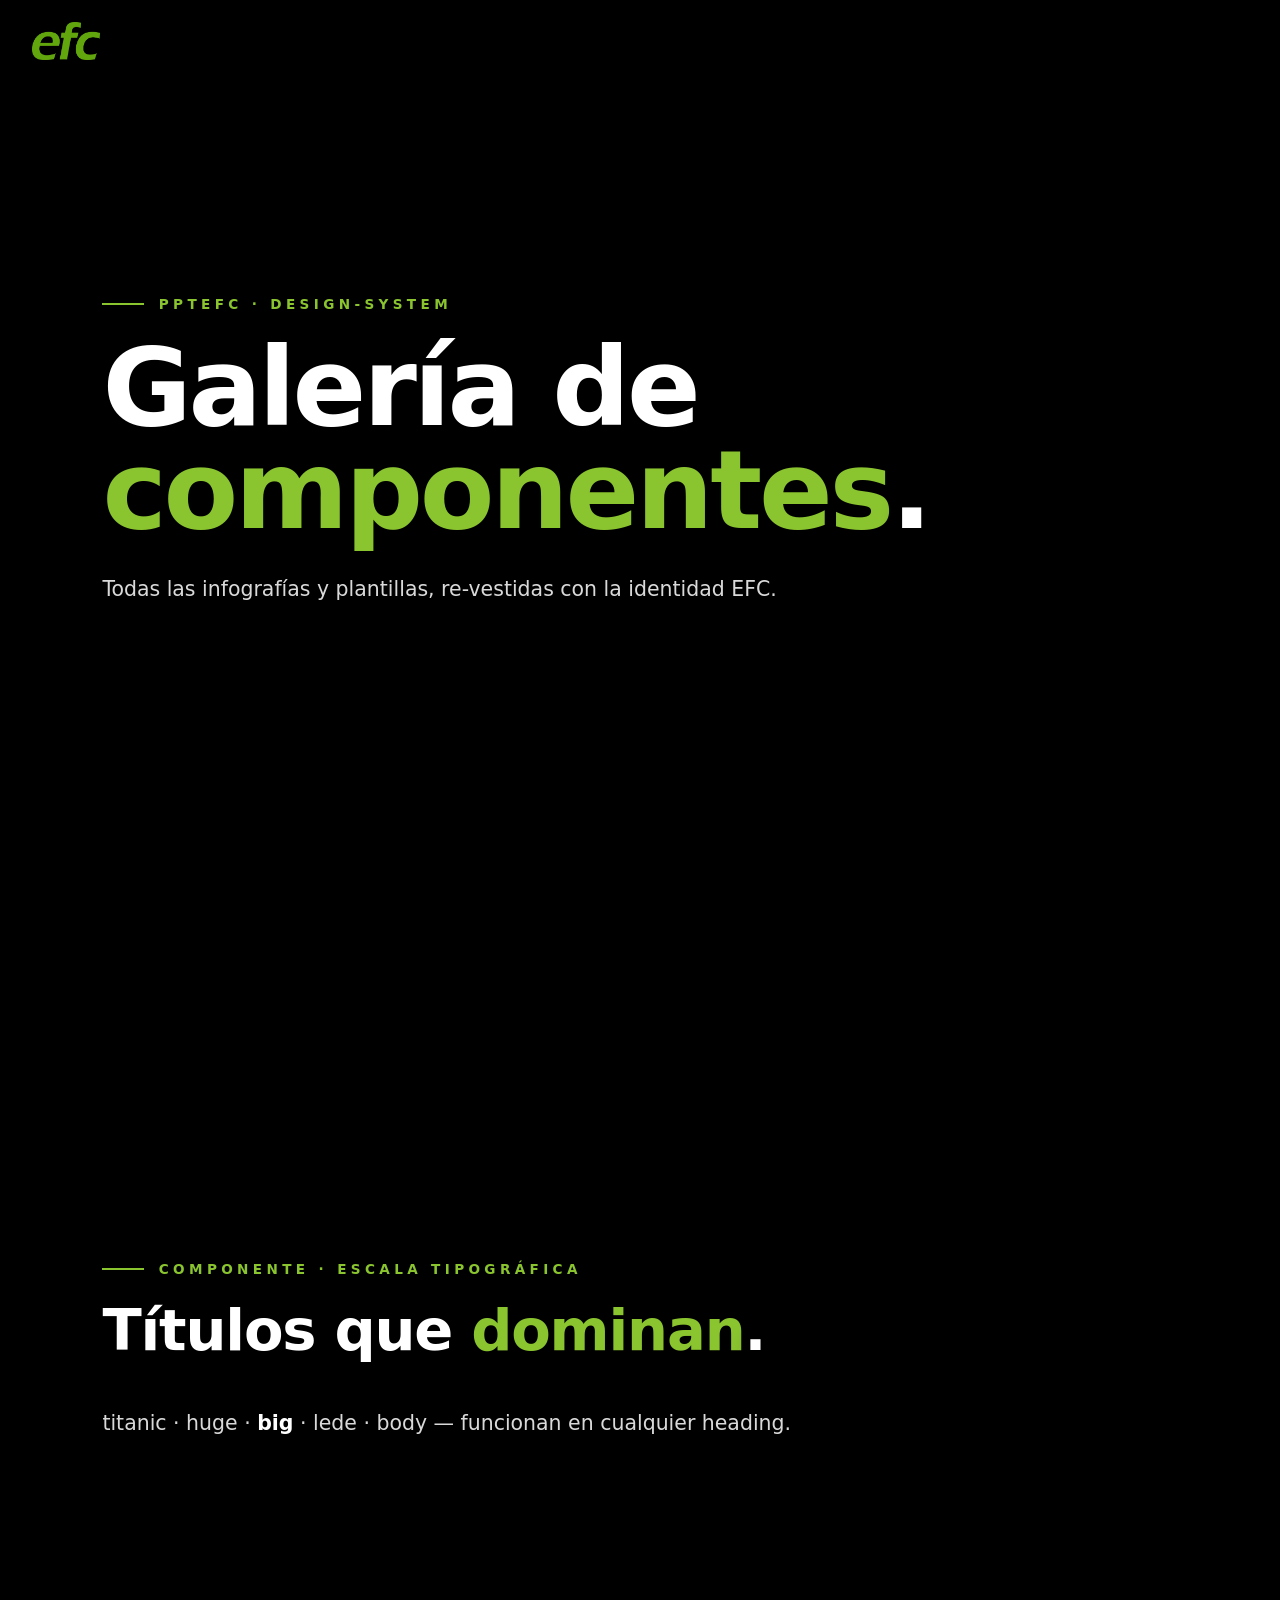
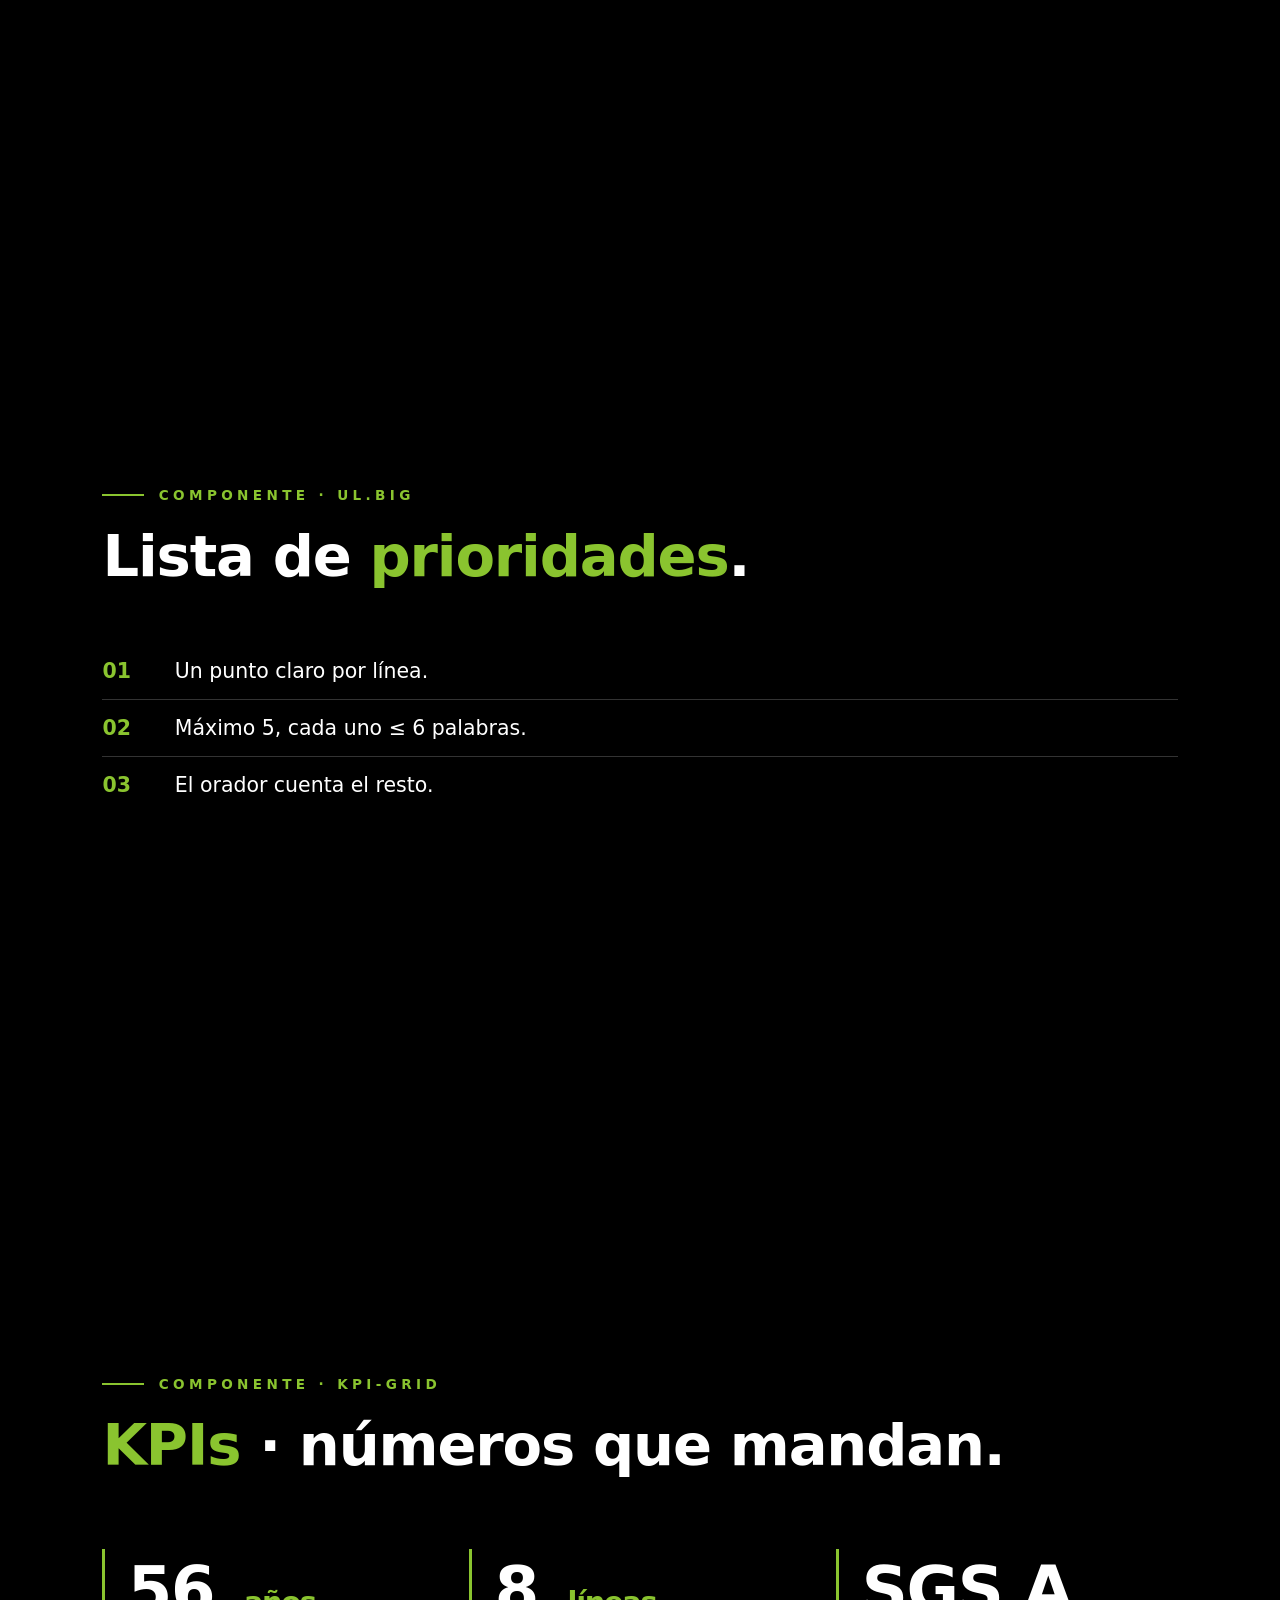
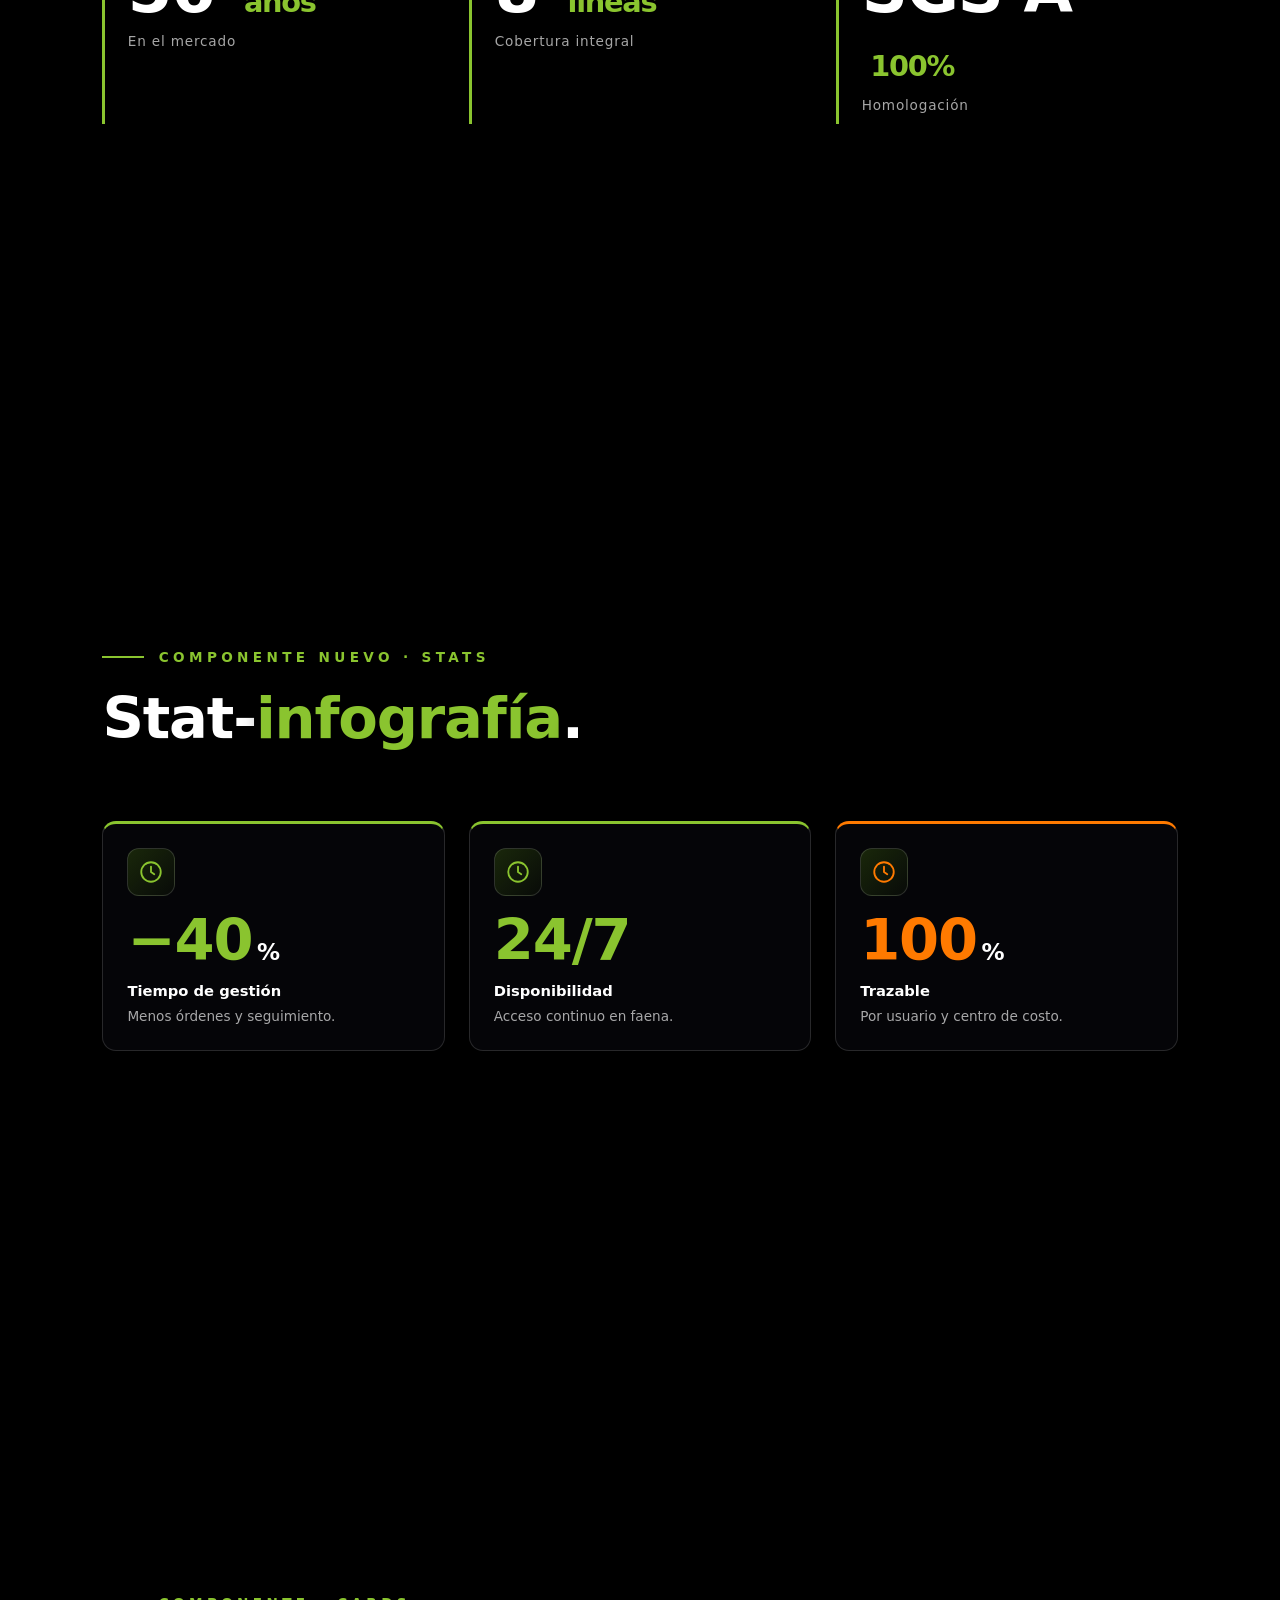
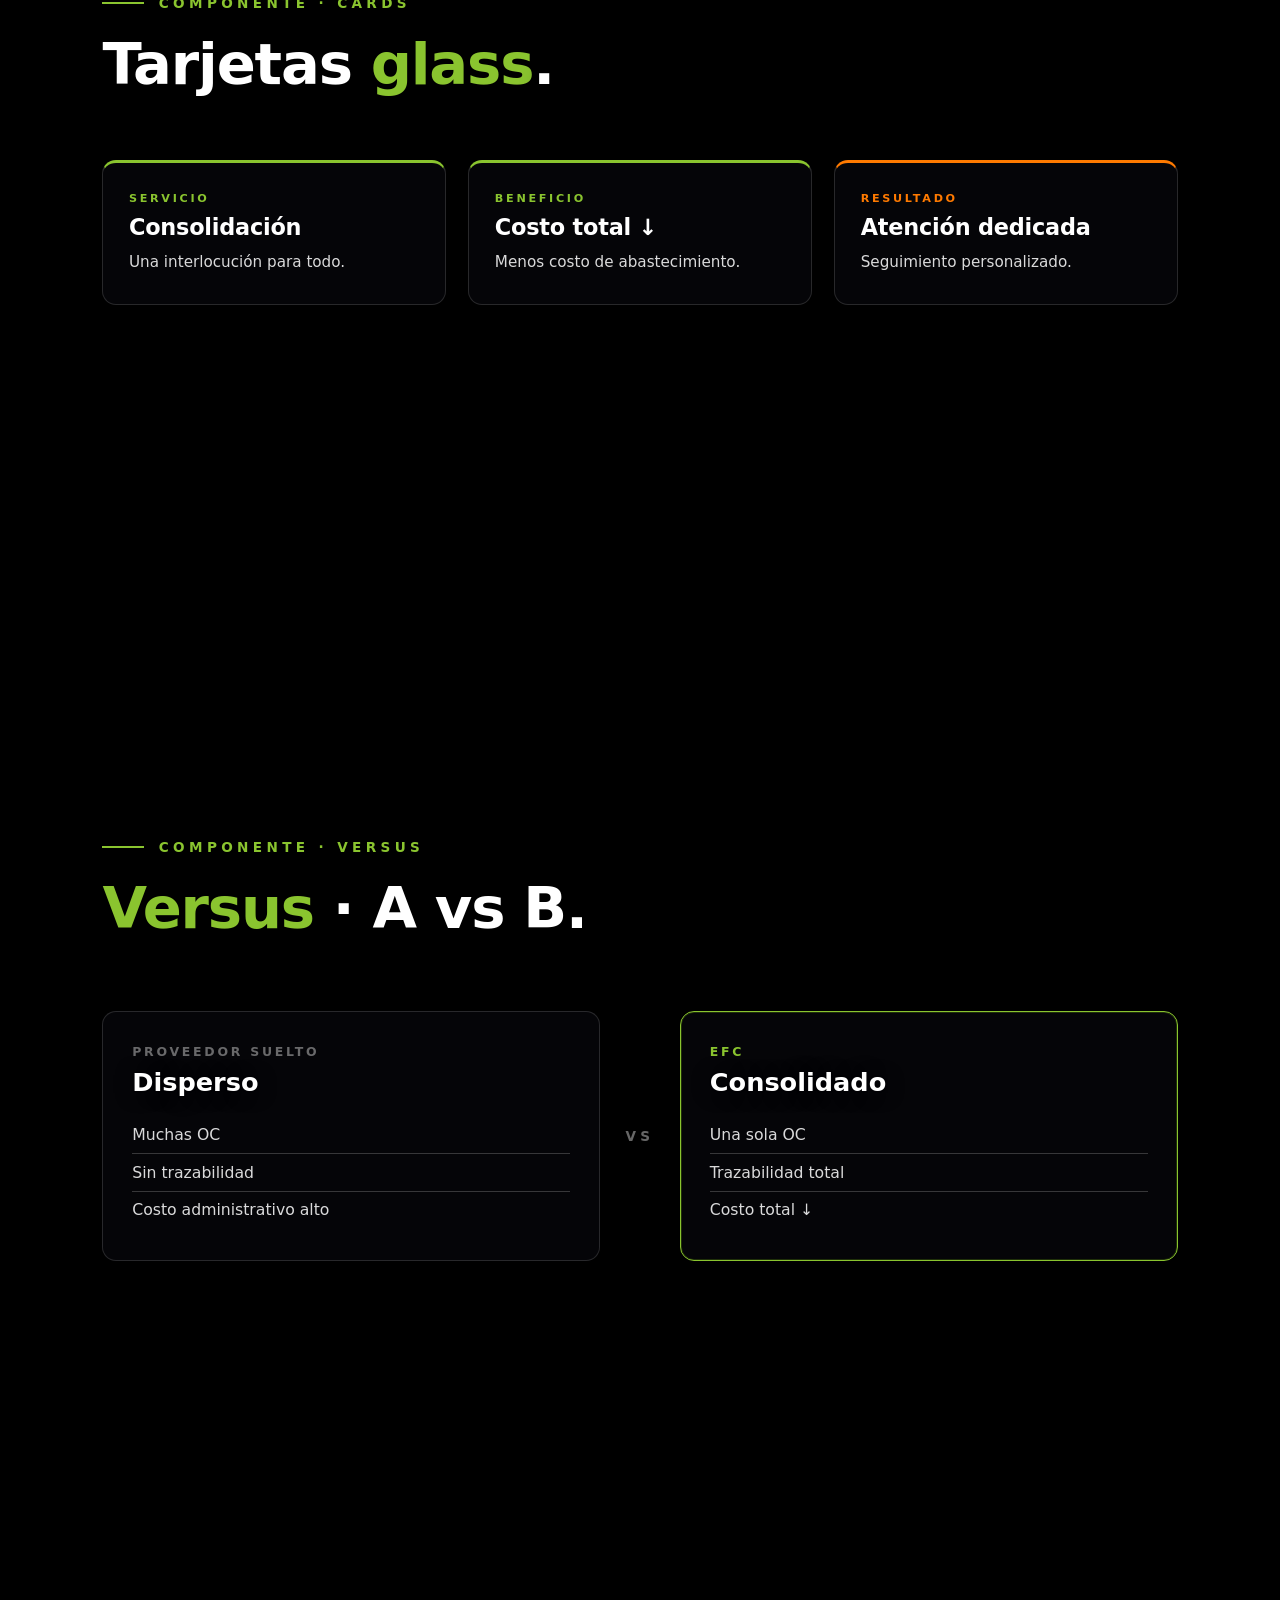
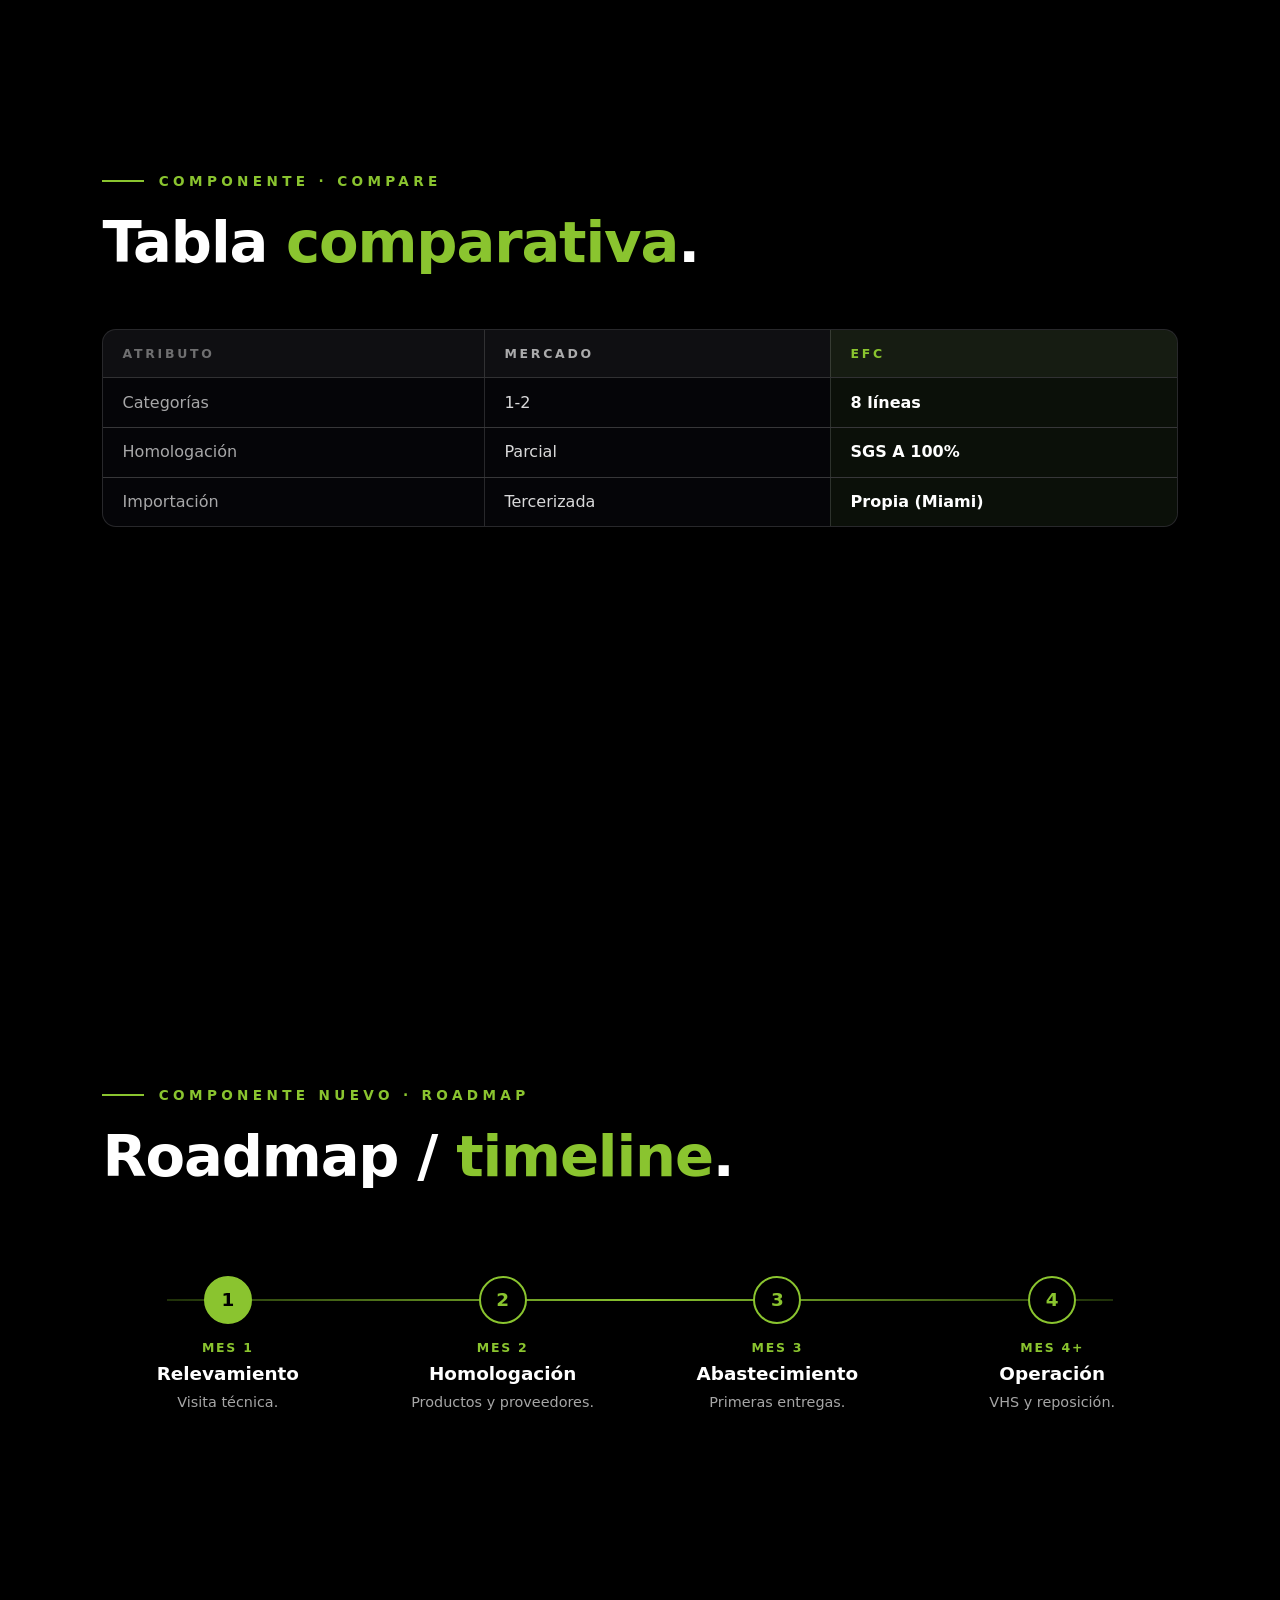
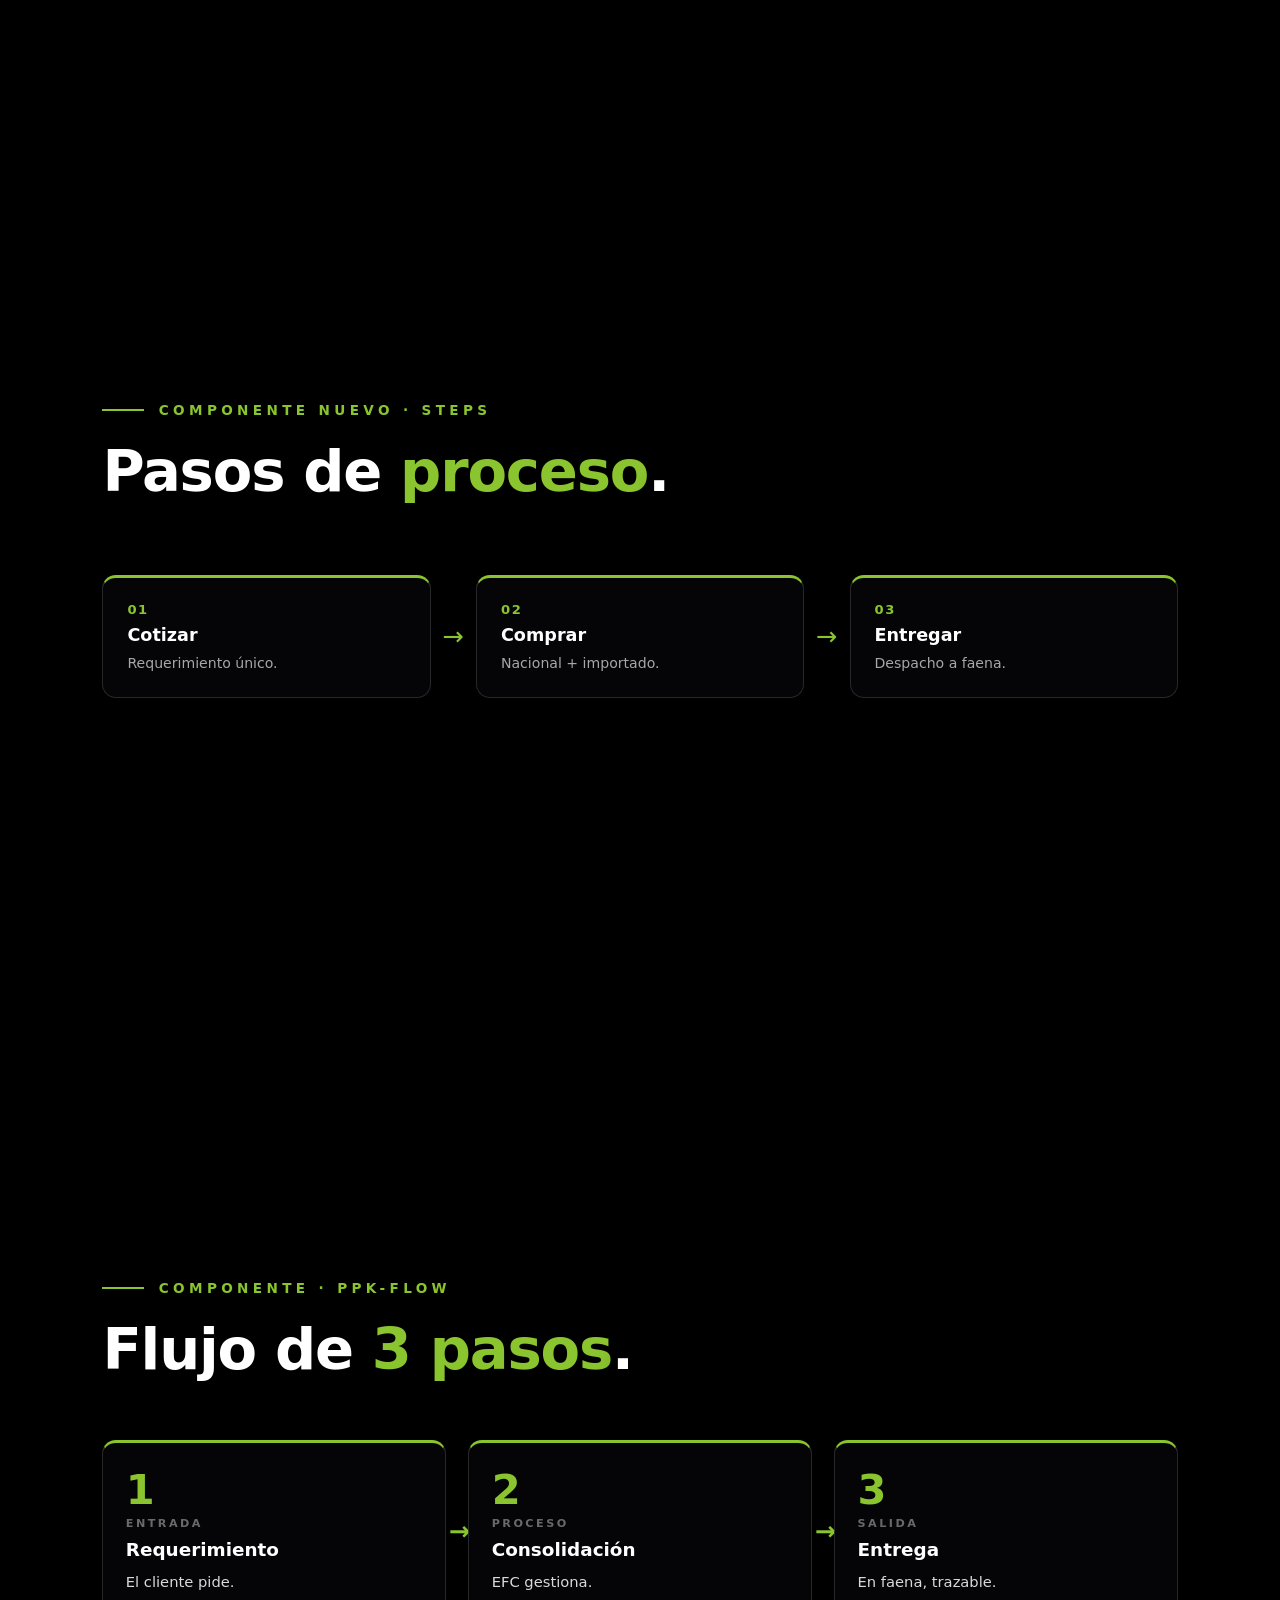
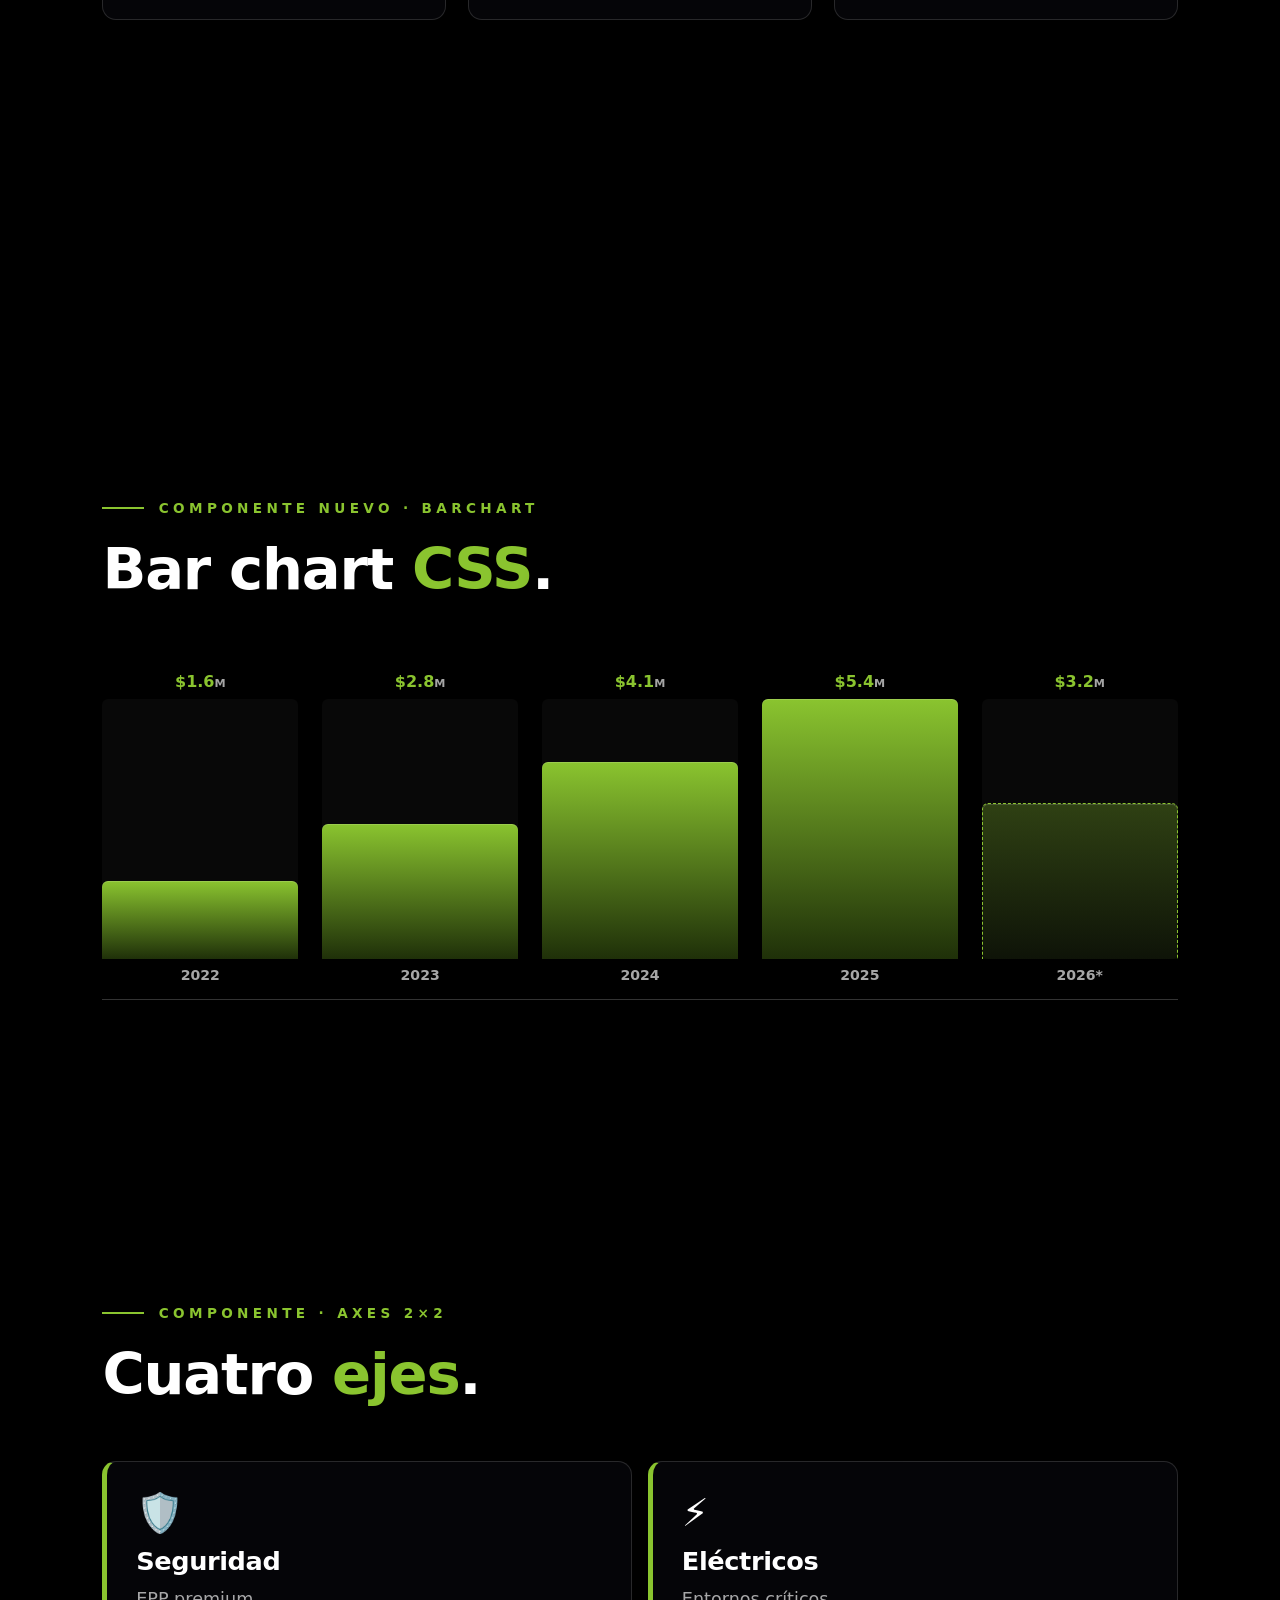
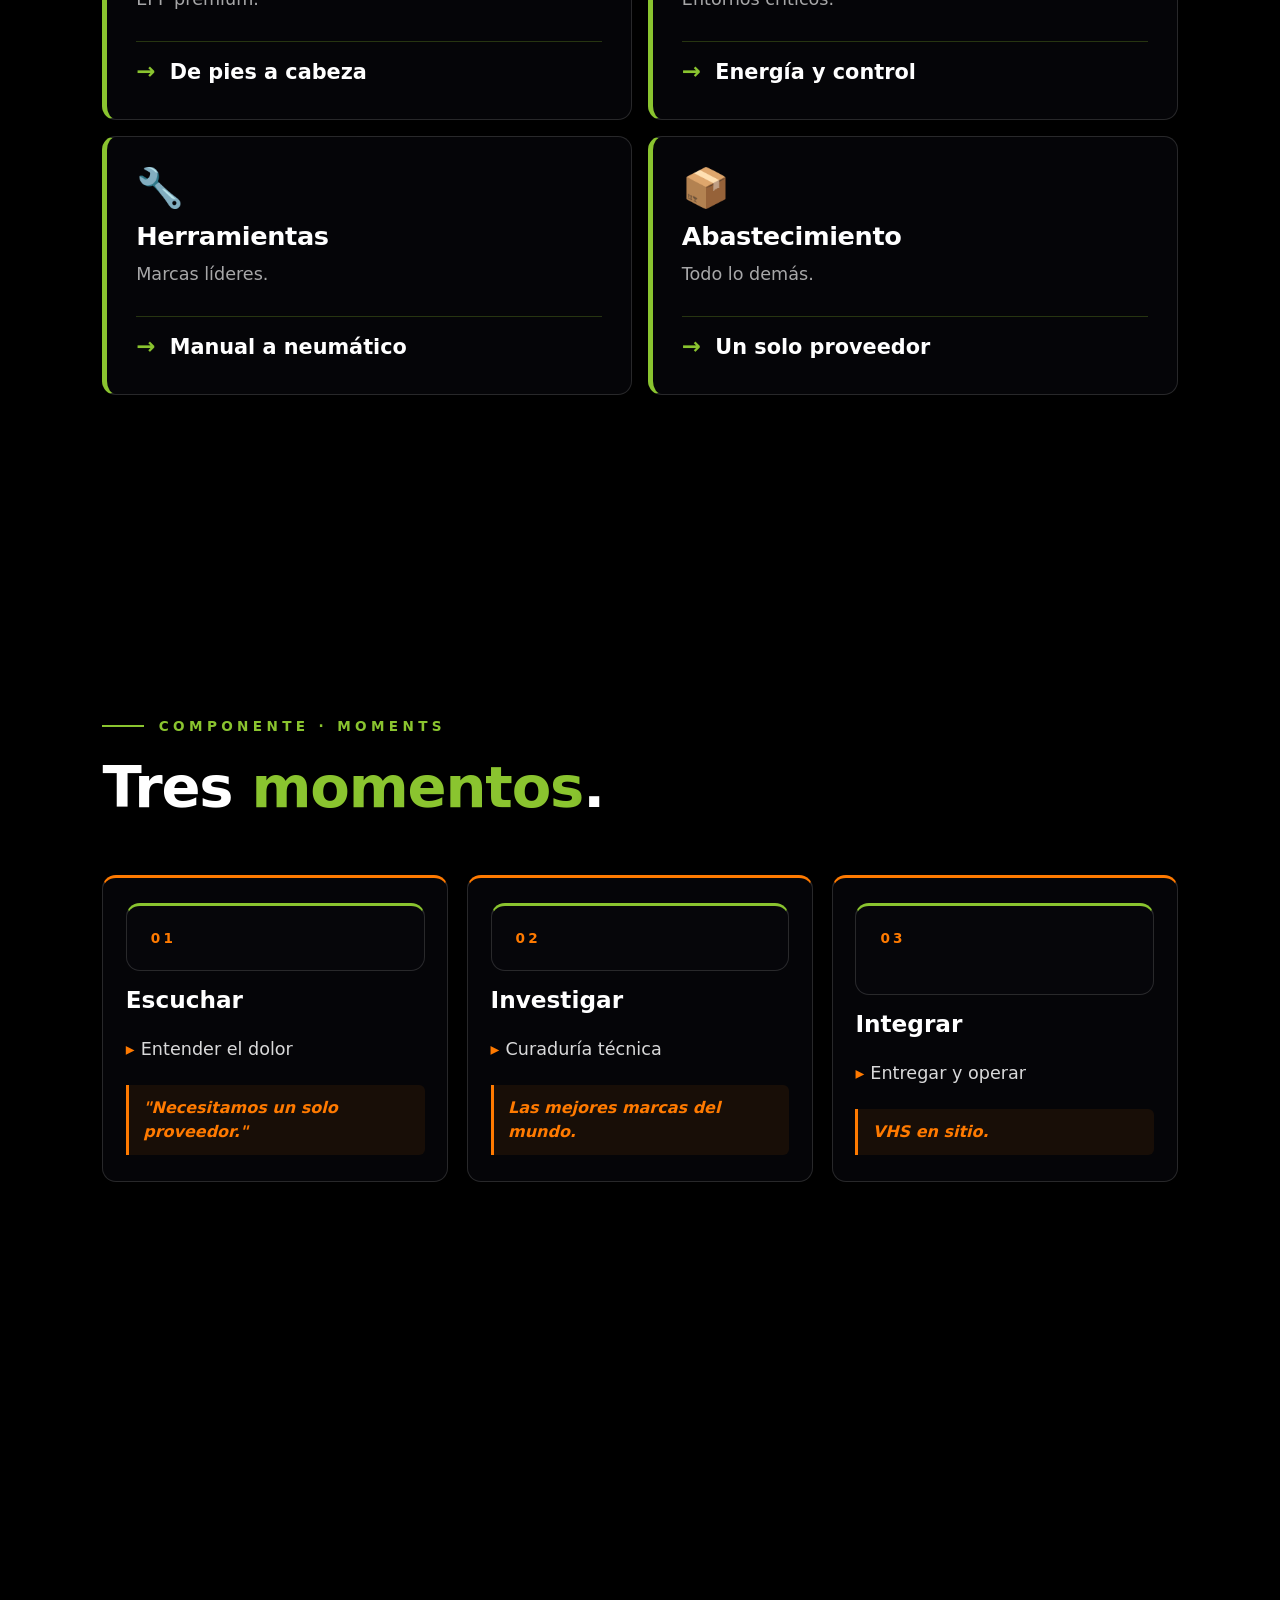
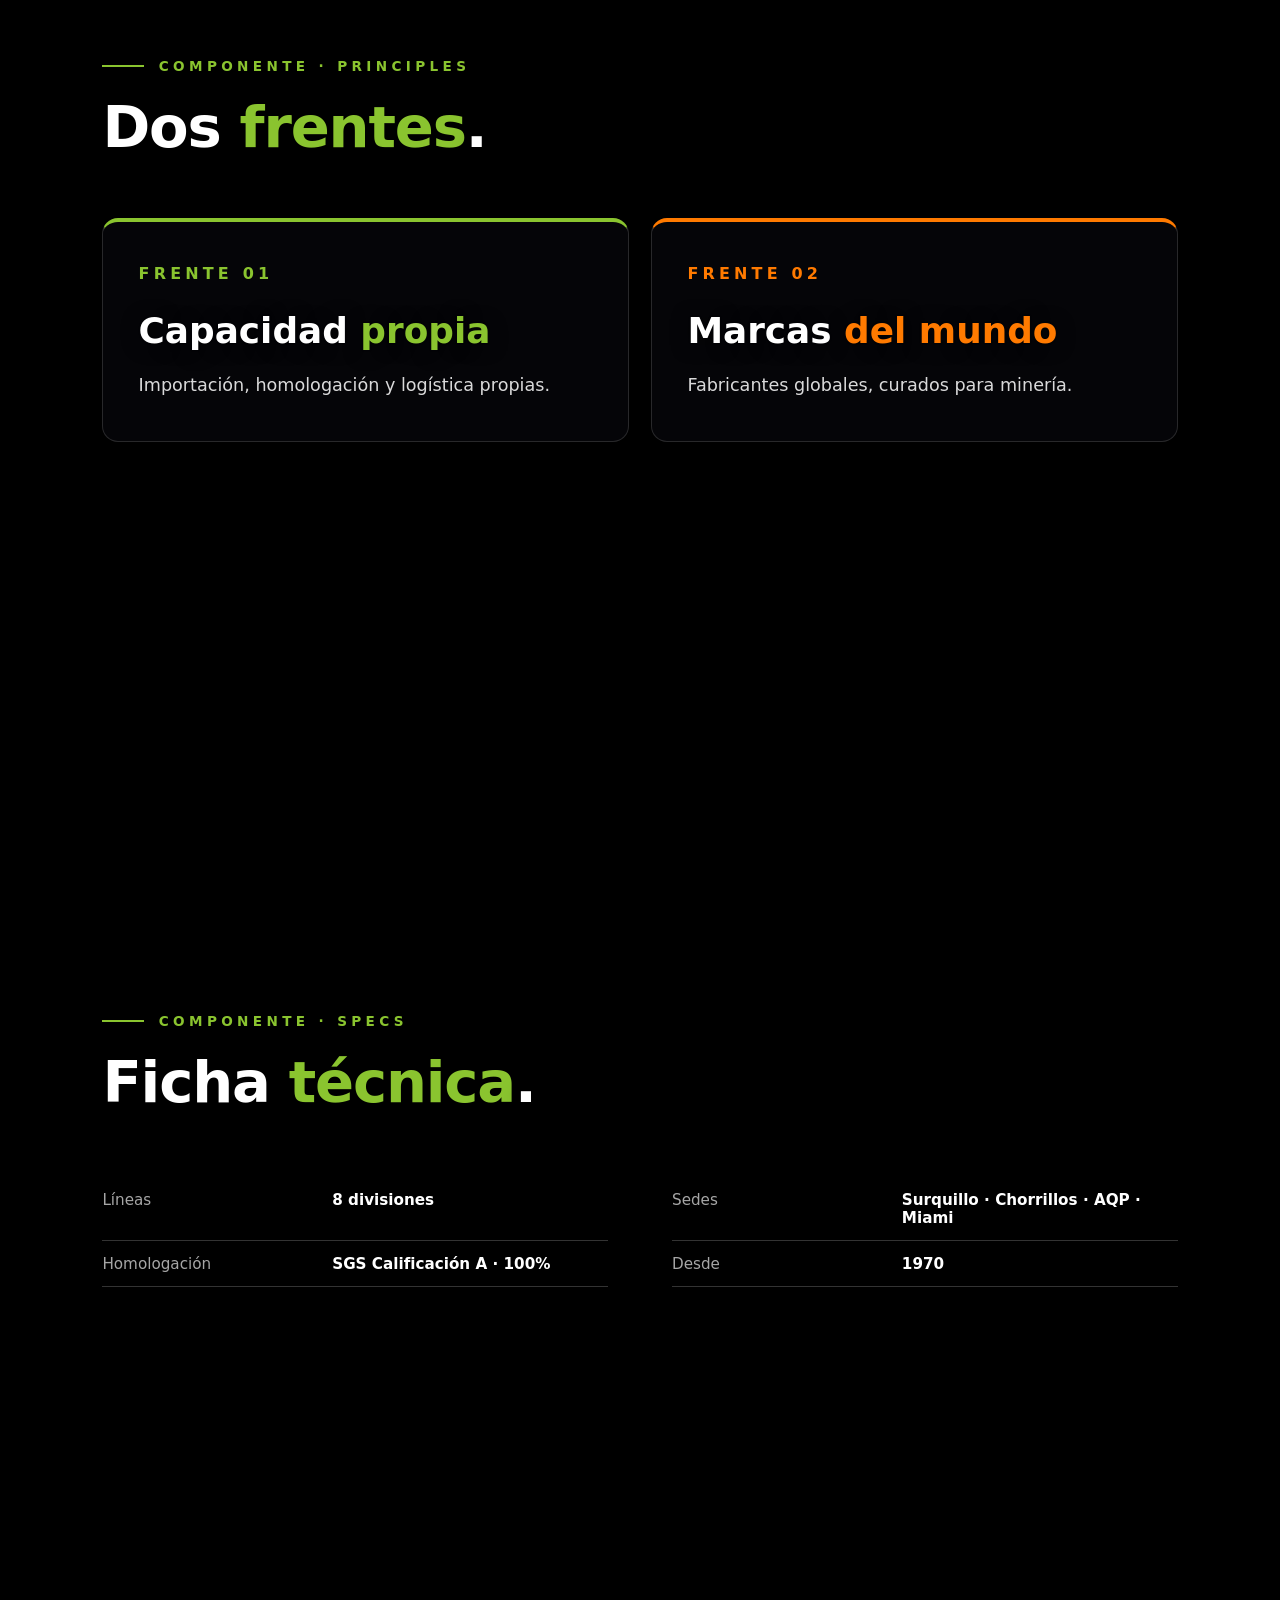
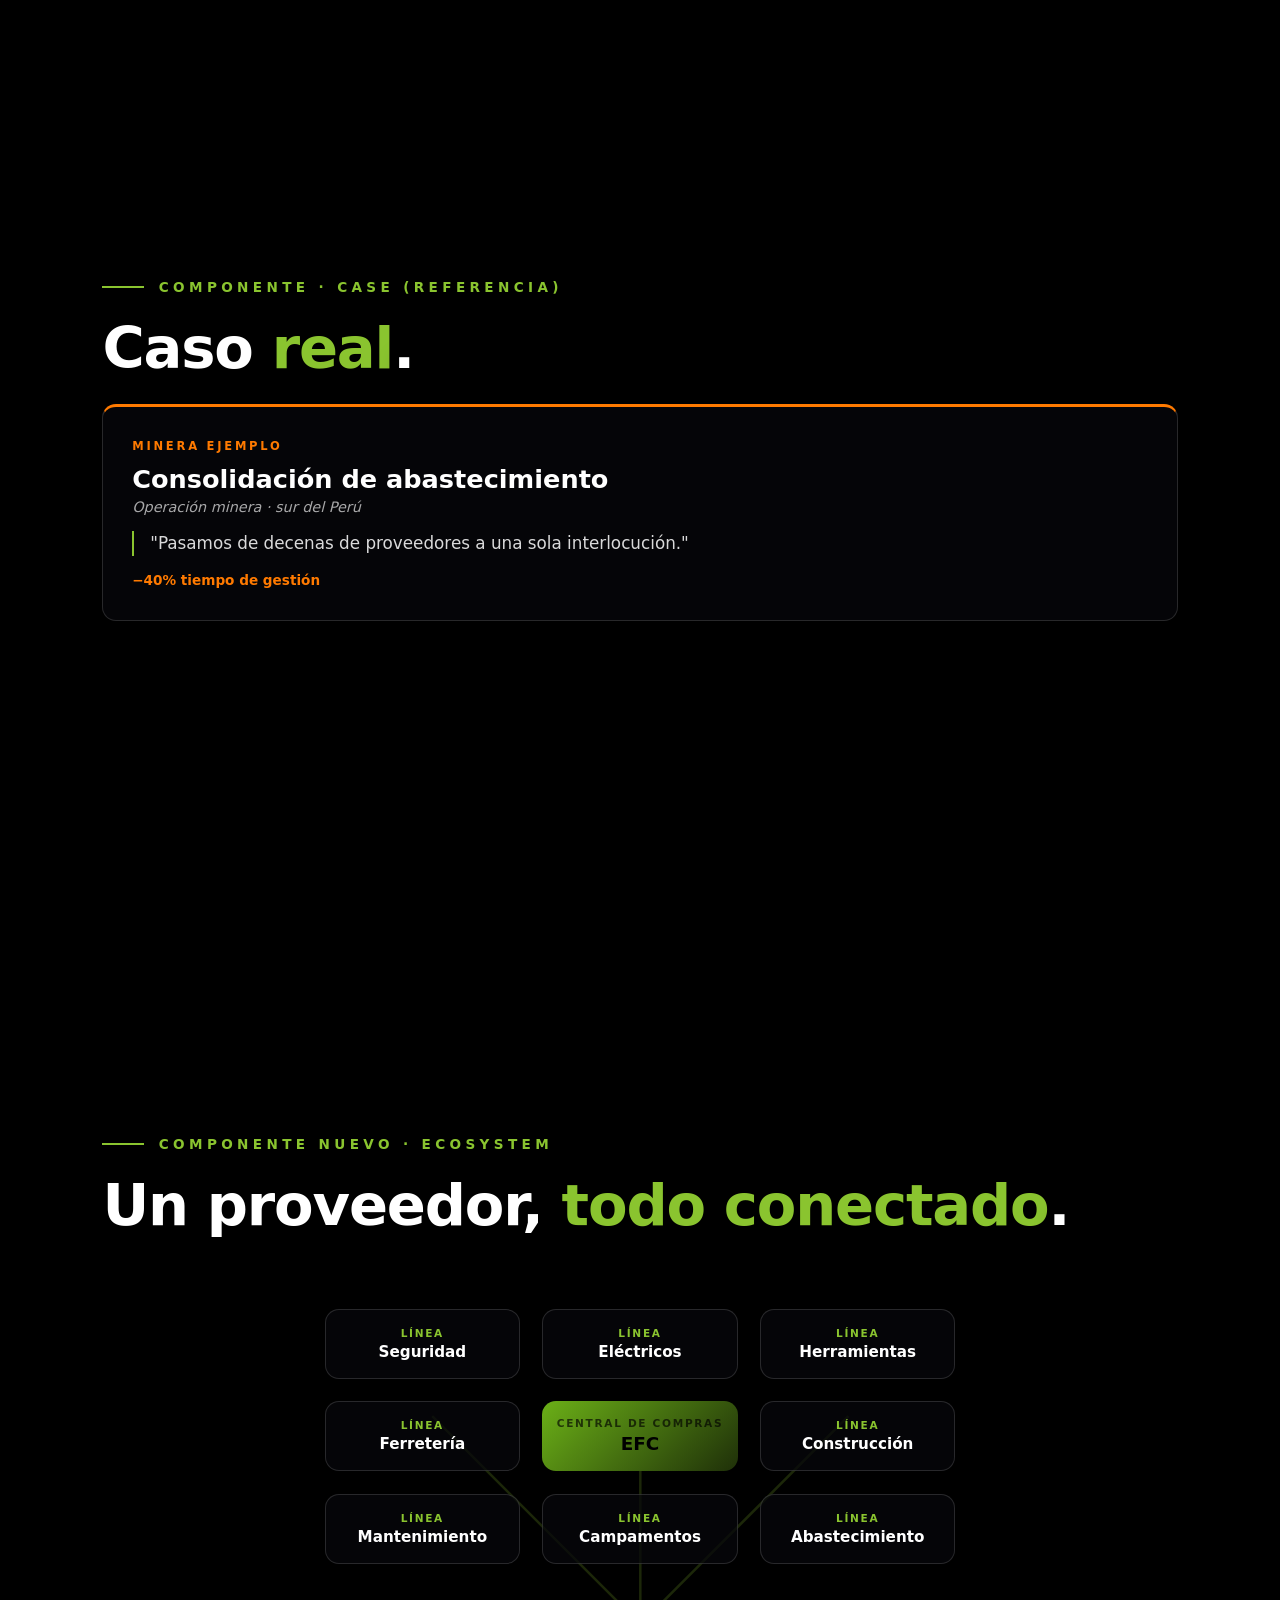
==== commit 2268320a: "4 infografías más (de las plantillas, vistas con aspose render): ecosistema, mapa de sedes, donut+st" ====
--- a/examples/galeria-componentes/index.html
+++ b/examples/galeria-componentes/index.html
@@ -1236,8 +1236,71 @@
   border: 1px dashed var(--efc-bright); border-bottom: none; }
 .bc-label { font-size: 0.88rem; color: var(--w60); font-weight: 600; font-variant-numeric: tabular-nums; }
 
+/* ── Ecosistema · hub central + satélites (3×3 con líneas) ──────────────── */
+.ecosystem { position: relative; display: grid; grid-template-columns: repeat(3, 1fr);
+  grid-template-rows: repeat(3, 1fr); gap: 1.4rem; max-width: 940px; margin: var(--sp-7) auto 0; }
+.eco-lines { position: absolute; inset: 0; z-index: 0; pointer-events: none; }
+.eco-node { position: relative; z-index: 1; background: var(--card); border: 1px solid var(--card-border);
+  border-radius: 14px; padding: 1rem .9rem; text-align: center;
+  display: flex; flex-direction: column; align-items: center; justify-content: center; gap: .25rem; }
+.eco-node.hub { grid-column: 2; grid-row: 2; background: linear-gradient(135deg, var(--efc), var(--efc-soft)); border: none; }
+.eco-role { font-size: .66rem; letter-spacing: .16em; text-transform: uppercase; color: var(--efc-bright); font-weight: 800; }
+.eco-name { font-size: .95rem; font-weight: 700; color: #fff; line-height: 1.2; }
+.eco-node.hub .eco-role { color: rgba(0,0,0,.65); }
+.eco-node.hub .eco-name { color: #000; font-size: 1.15rem; }
+
+/* ── Mapa de sedes · pins sobre lienzo ──────────────────────────────────── */
+.sedes-map { position: relative; margin-top: var(--sp-6); height: 50vh; min-height: 340px;
+  border: 1px solid var(--card-border); border-radius: var(--radius); overflow: hidden;
+  background-color: var(--card);
+  background-image: radial-gradient(circle, rgba(255,255,255,.05) 1px, transparent 1px);
+  background-size: 22px 22px; }
+.pin { position: absolute; transform: translate(-50%, -100%);
+  display: flex; flex-direction: column; align-items: center; }
+.pin .pin-card { margin-bottom: .55rem; background: rgba(8,11,8,.92); border: 1px solid var(--efc-bright);
+  border-radius: 10px; padding: .45rem .8rem; text-align: center; white-space: nowrap; }
+.pin .pin-name { font-size: .9rem; font-weight: 800; color: #fff; }
+.pin .pin-role { font-size: .7rem; color: var(--efc-bright); letter-spacing: .08em; text-transform: uppercase; }
+.pin .dot { width: 16px; height: 16px; border-radius: 50%; background: var(--efc-bright);
+  box-shadow: 0 0 0 6px rgba(138,196,47,.18), 0 0 16px var(--efc-bright); }
+
+/* ── Donut + ícono central + stats laterales ────────────────────────────── */
+.donut-stats { display: grid; grid-template-columns: auto 1fr; gap: var(--sp-8);
+  align-items: center; margin-top: var(--sp-6); }
+.ds-ring { position: relative; width: 260px; height: 260px; flex: 0 0 auto; }
+.ds-ring > svg { width: 100%; height: 100%; transform: rotate(-90deg); }
+.ds-center { position: absolute; inset: 0; display: flex; align-items: center; justify-content: center; color: var(--efc-bright); }
+.ds-center svg { width: 64px; height: 64px; }
+.ds-list { display: flex; flex-direction: column; gap: var(--sp-4); }
+.ds-row { display: grid; grid-template-columns: 4.5rem 1fr; gap: 1rem; align-items: baseline;
+  padding-bottom: var(--sp-3); border-bottom: 1px solid var(--w20); }
+.ds-pct { font-size: 1.9rem; font-weight: 800; color: var(--efc-bright); line-height: 1; }
+.ds-row.b .ds-pct { color: var(--efc); }
+.ds-row.c .ds-pct { color: var(--orange); }
+.ds-l { font-size: 1.05rem; font-weight: 700; color: #fff; }
+.ds-txt p { font-size: .86rem; color: var(--w60); line-height: 1.4; margin-top: .2rem; }
+
+/* ── Grid de íconos · tarjetas ícono-forward ────────────────────────────── */
+.icongrid { display: grid; grid-template-columns: repeat(4, 1fr); gap: 1.2rem; margin-top: var(--sp-7); }
+.icard { background: var(--card); border: 1px solid var(--card-border); border-radius: 14px;
+  padding: 1.6rem 1.2rem; text-align: center;
+  display: flex; flex-direction: column; align-items: center; gap: .6rem; }
+.icard .ic { width: 56px; height: 56px; border-radius: 14px;
+  background: linear-gradient(135deg, rgba(107,176,23,.2), rgba(107,176,23,.04));
+  border: 1px solid var(--card-border); color: var(--efc-bright);
+  display: flex; align-items: center; justify-content: center; }
+.icard .ic svg { width: 30px; height: 30px; }
+.icard h4 { font-size: 1.05rem; font-weight: 700; color: #fff; }
+.icard p { font-size: .82rem; color: var(--w60); line-height: 1.4; }
+
 @media (max-width: 900px) {
   /* Infografías nuevas → apilado vertical en mobile */
+  .ecosystem      { display: flex; flex-direction: column; }
+  .eco-lines      { display: none; }
+  .eco-node.hub   { order: -1; }
+  .donut-stats    { grid-template-columns: 1fr; justify-items: center; text-align: left; }
+  .icongrid       { grid-template-columns: repeat(2, 1fr); }
+  .sedes-map      { height: auto; min-height: 300px; }
   .roadmap        { grid-auto-flow: row; gap: var(--sp-4); }
   .roadmap::before{ left: 23px; right: auto; top: 0; bottom: 0; width: 2px; height: auto; }
   .rm-phase       { text-align: left; padding: 0 0 0 64px; }
@@ -1358,6 +1421,41 @@
 <section class="slide"><div class="eyebrow">Componente · principles</div><h2 class="big">Dos <span class="green">frentes</span>.</h2><div class="principles"><div class="principle left"><div class="num">Frente 01</div><h2>Capacidad <span class="accent">propia</span></h2><p class="lead">Importación, homologación y logística propias.</p></div><div class="principle right"><div class="num">Frente 02</div><h2>Marcas <span class="accent">del mundo</span></h2><p class="lead">Fabricantes globales, curados para minería.</p></div></div></section>
 <section class="slide"><div class="eyebrow">Componente · specs</div><h2 class="big">Ficha <span class="green">técnica</span>.</h2><div class="specs"><div class="row"><div class="k">Líneas</div><div class="v">8 divisiones</div></div><div class="row"><div class="k">Sedes</div><div class="v">Surquillo · Chorrillos · AQP · Miami</div></div><div class="row"><div class="k">Homologación</div><div class="v">SGS Calificación A · 100%</div></div><div class="row"><div class="k">Desde</div><div class="v">1970</div></div></div></section>
 <section class="slide"><div class="eyebrow">Componente · case (referencia)</div><h2 class="big">Caso <span class="green">real</span>.</h2><div class="case"><div class="who">Minera Ejemplo</div><h3>Consolidación de abastecimiento</h3><div class="where">Operación minera · sur del Perú</div><blockquote>"Pasamos de decenas de proveedores a una sola interlocución."</blockquote><div class="kpi-line">−40% tiempo de gestión</div></div></section>
+
+<section class="slide"><div class="eyebrow">Componente NUEVO · ecosystem</div><h2 class="big">Un proveedor, <span class="green">todo conectado</span>.</h2>
+<div class="ecosystem"><svg class="eco-lines" viewBox="0 0 100 100" preserveAspectRatio="none"><g stroke="rgba(138,196,47,.2)" stroke-width=".4"><line x1="50" y1="50" x2="17" y2="17"/><line x1="50" y1="50" x2="50" y2="17"/><line x1="50" y1="50" x2="83" y2="17"/><line x1="50" y1="50" x2="17" y2="50"/><line x1="50" y1="50" x2="83" y2="50"/><line x1="50" y1="50" x2="17" y2="83"/><line x1="50" y1="50" x2="50" y2="83"/><line x1="50" y1="50" x2="83" y2="83"/></g></svg><div class="eco-node"><div class="eco-role">Línea</div><div class="eco-name">Seguridad</div></div><div class="eco-node"><div class="eco-role">Línea</div><div class="eco-name">Eléctricos</div></div><div class="eco-node"><div class="eco-role">Línea</div><div class="eco-name">Herramientas</div></div><div class="eco-node"><div class="eco-role">Línea</div><div class="eco-name">Ferretería</div></div><div class="eco-node hub"><div class="eco-role">Central de compras</div><div class="eco-name">EFC</div></div><div class="eco-node"><div class="eco-role">Línea</div><div class="eco-name">Construcción</div></div><div class="eco-node"><div class="eco-role">Línea</div><div class="eco-name">Mantenimiento</div></div><div class="eco-node"><div class="eco-role">Línea</div><div class="eco-name">Campamentos</div></div><div class="eco-node"><div class="eco-role">Línea</div><div class="eco-name">Abastecimiento</div></div></div></section>
+
+<section class="slide"><div class="eyebrow">Componente NUEVO · mapa de sedes</div><h2 class="big">Cuatro <span class="green">sedes</span>, una red.</h2>
+<div class="sedes-map">
+  <div class="pin" style="left:66%;top:22%"><div class="pin-card"><div class="pin-name">Miami</div><div class="pin-role">Hub importaciones · USA</div></div><div class="dot"></div></div>
+  <div class="pin" style="left:33%;top:54%"><div class="pin-card"><div class="pin-name">Surquillo</div><div class="pin-role">Sede principal · Lima</div></div><div class="dot"></div></div>
+  <div class="pin" style="left:55%;top:70%"><div class="pin-card"><div class="pin-name">Chorrillos</div><div class="pin-role">CD principal · Lima</div></div><div class="dot"></div></div>
+  <div class="pin" style="left:38%;top:90%"><div class="pin-card"><div class="pin-name">Arequipa</div><div class="pin-role">Sede sur</div></div><div class="dot"></div></div>
+</div></section>
+
+<section class="slide"><div class="eyebrow">Componente NUEVO · donut + stats</div><h2 class="big">Mix de <span class="green">abastecimiento</span>.</h2>
+<div class="donut-stats">
+  <div class="ds-ring"><svg viewBox="0 0 240 240">
+    <circle cx="120" cy="120" r="100" fill="none" stroke="rgba(255,255,255,.08)" stroke-width="26"/>
+    <circle cx="120" cy="120" r="100" fill="none" stroke="var(--efc-bright)" stroke-width="26" stroke-dasharray="314 628"/>
+    <circle cx="120" cy="120" r="100" fill="none" stroke="var(--efc)" stroke-width="26" stroke-dasharray="188 628" stroke-dashoffset="-314"/>
+    <circle cx="120" cy="120" r="100" fill="none" stroke="var(--orange)" stroke-width="26" stroke-dasharray="126 628" stroke-dashoffset="-502"/>
+  </svg><div class="ds-center"><svg viewBox="0 0 24 24" fill="none" stroke="currentColor" stroke-width="1.6" stroke-linecap="round" stroke-linejoin="round"><path d="M21 16V8a2 2 0 0 0-1-1.73l-7-4a2 2 0 0 0-2 0l-7 4A2 2 0 0 0 3 8v8a2 2 0 0 0 1 1.73l7 4a2 2 0 0 0 2 0l7-4A2 2 0 0 0 21 16z"/><polyline points="3.27 6.96 12 12.01 20.73 6.96"/><line x1="12" y1="22" x2="12" y2="12"/></svg></div></div>
+  <div class="ds-list">
+    <div class="ds-row"><div class="ds-pct">50%</div><div class="ds-txt"><div class="ds-l">EPP y seguridad</div><p>La línea de mayor rotación.</p></div></div>
+    <div class="ds-row b"><div class="ds-pct">30%</div><div class="ds-txt"><div class="ds-l">Eléctricos y ferretería</div><p>Materiales para entornos críticos.</p></div></div>
+    <div class="ds-row c"><div class="ds-pct">20%</div><div class="ds-txt"><div class="ds-l">Resto del portafolio</div><p>Construcción, MRO y más.</p></div></div>
+  </div>
+</div></section>
+
+<section class="slide"><div class="eyebrow">Componente NUEVO · grid de íconos</div><h2 class="big">Servicio <span class="green">integral</span>.</h2>
+<div class="icongrid">
+  <div class="icard"><div class="ic"><svg viewBox="0 0 24 24" fill="none" stroke="currentColor" stroke-width="1.6" stroke-linecap="round" stroke-linejoin="round"><circle cx="12" cy="12" r="9"/><path d="M3 12h18M12 3c2.5 3 4 6.5 4 9s-1.5 6-4 9c-2.5-3-4-6.5-4-9s1.5-6 4-9z"/></svg></div><h4>Importación</h4><p>Hub propio en Miami.</p></div>
+  <div class="icard"><div class="ic"><svg viewBox="0 0 24 24" fill="none" stroke="currentColor" stroke-width="1.6" stroke-linecap="round" stroke-linejoin="round"><path d="M1 3h13v10H1zM14 7h4l3 3v3h-7z"/><circle cx="5.5" cy="16.5" r="1.5"/><circle cx="17.5" cy="16.5" r="1.5"/></svg></div><h4>Logística</h4><p>Despacho a faena, trazable.</p></div>
+  <div class="icard"><div class="ic"><svg viewBox="0 0 24 24" fill="none" stroke="currentColor" stroke-width="1.6" stroke-linecap="round" stroke-linejoin="round"><path d="M12 2l8 4v6c0 5-3.5 8-8 10-4.5-2-8-5-8-10V6l8-4z"/><path d="M9 12l2 2 4-4"/></svg></div><h4>Homologación</h4><p>SGS Calificación A · 100%.</p></div>
+  <div class="icard"><div class="ic"><svg viewBox="0 0 24 24" fill="none" stroke="currentColor" stroke-width="1.6" stroke-linecap="round" stroke-linejoin="round"><path d="M21 16V8a2 2 0 0 0-1-1.73l-7-4a2 2 0 0 0-2 0l-7 4A2 2 0 0 0 3 8v8a2 2 0 0 0 1 1.73l7 4a2 2 0 0 0 2 0l7-4A2 2 0 0 0 21 16z"/><polyline points="3.27 6.96 12 12.01 20.73 6.96"/><line x1="12" y1="22" x2="12" y2="12"/></svg></div><h4>Consignación</h4><p>VHS y reposición en sitio.</p></div>
+</div></section>
+
 <section class="slide quote-slide"><div class="quote-mark">&#8220;</div><blockquote>Lo necesitas, <span class="accent">lo hacemos.</span></blockquote><div class="attribution"><span class="name">EFC</span> · desde 1970</div></section>
 <section class="slide center"><div class="eyebrow">Componente · next-list (cierre)</div><h2 class="big"><span class="green">Próximos</span> pasos.</h2><div class="next-list"><div class="next-step"><div class="n">1</div><div><h4>Visita técnica</h4><p>Relevamiento de la operación.</p></div></div><div class="next-step"><div class="n">2</div><div><h4>Cotización consolidada</h4><p>Una sola propuesta.</p></div></div></div></section>
 
